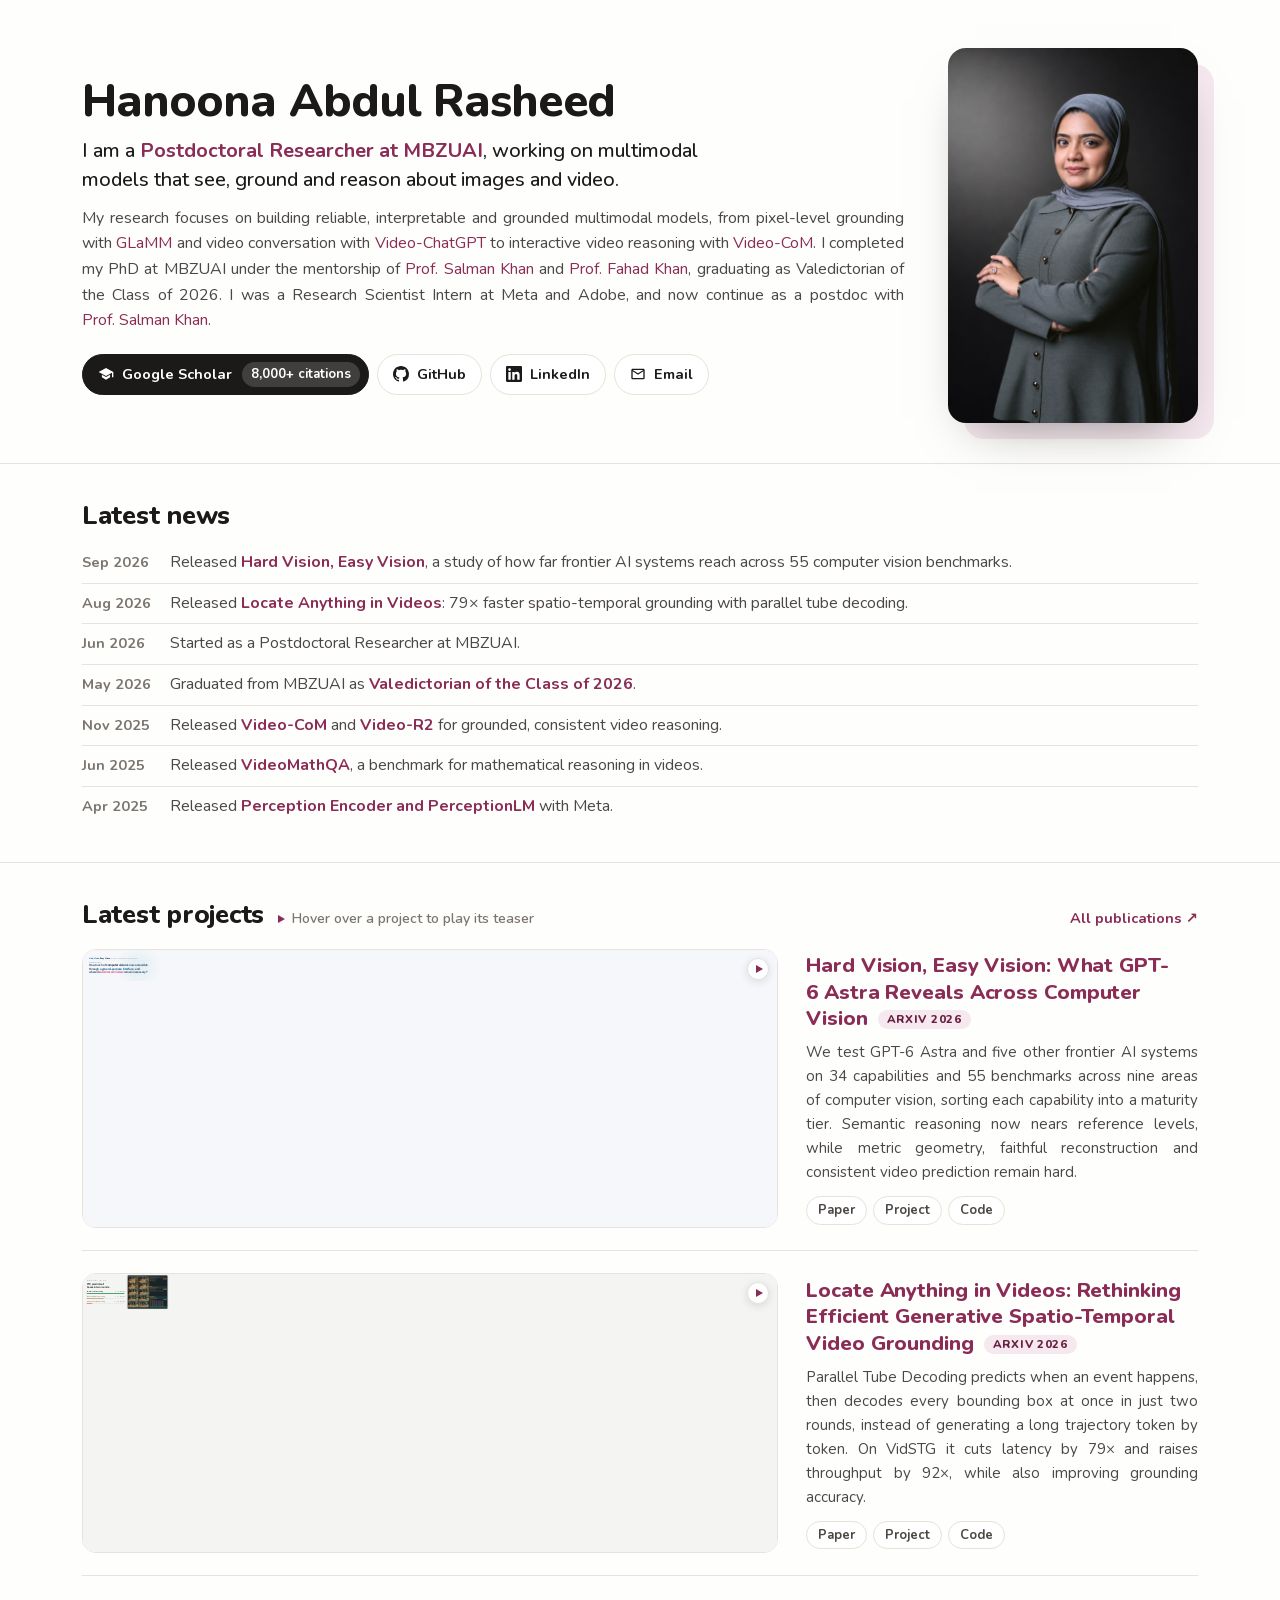
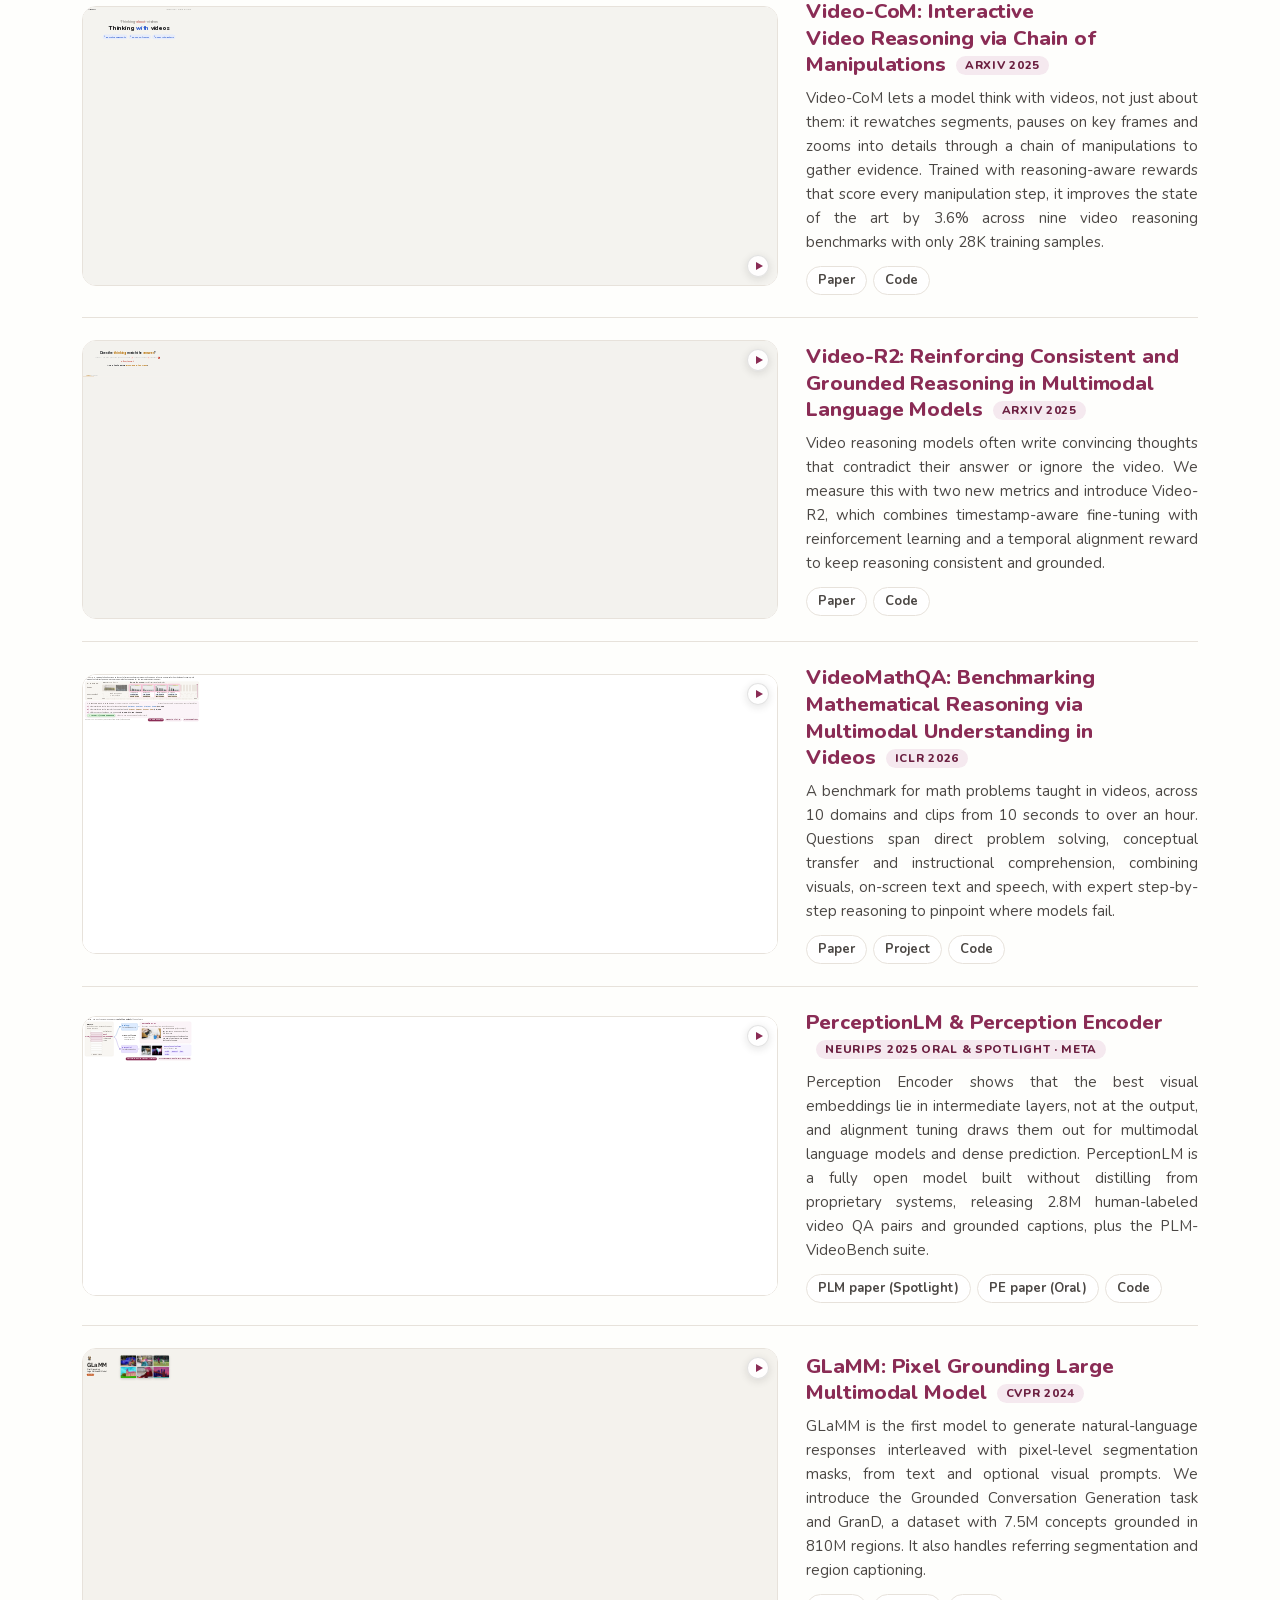
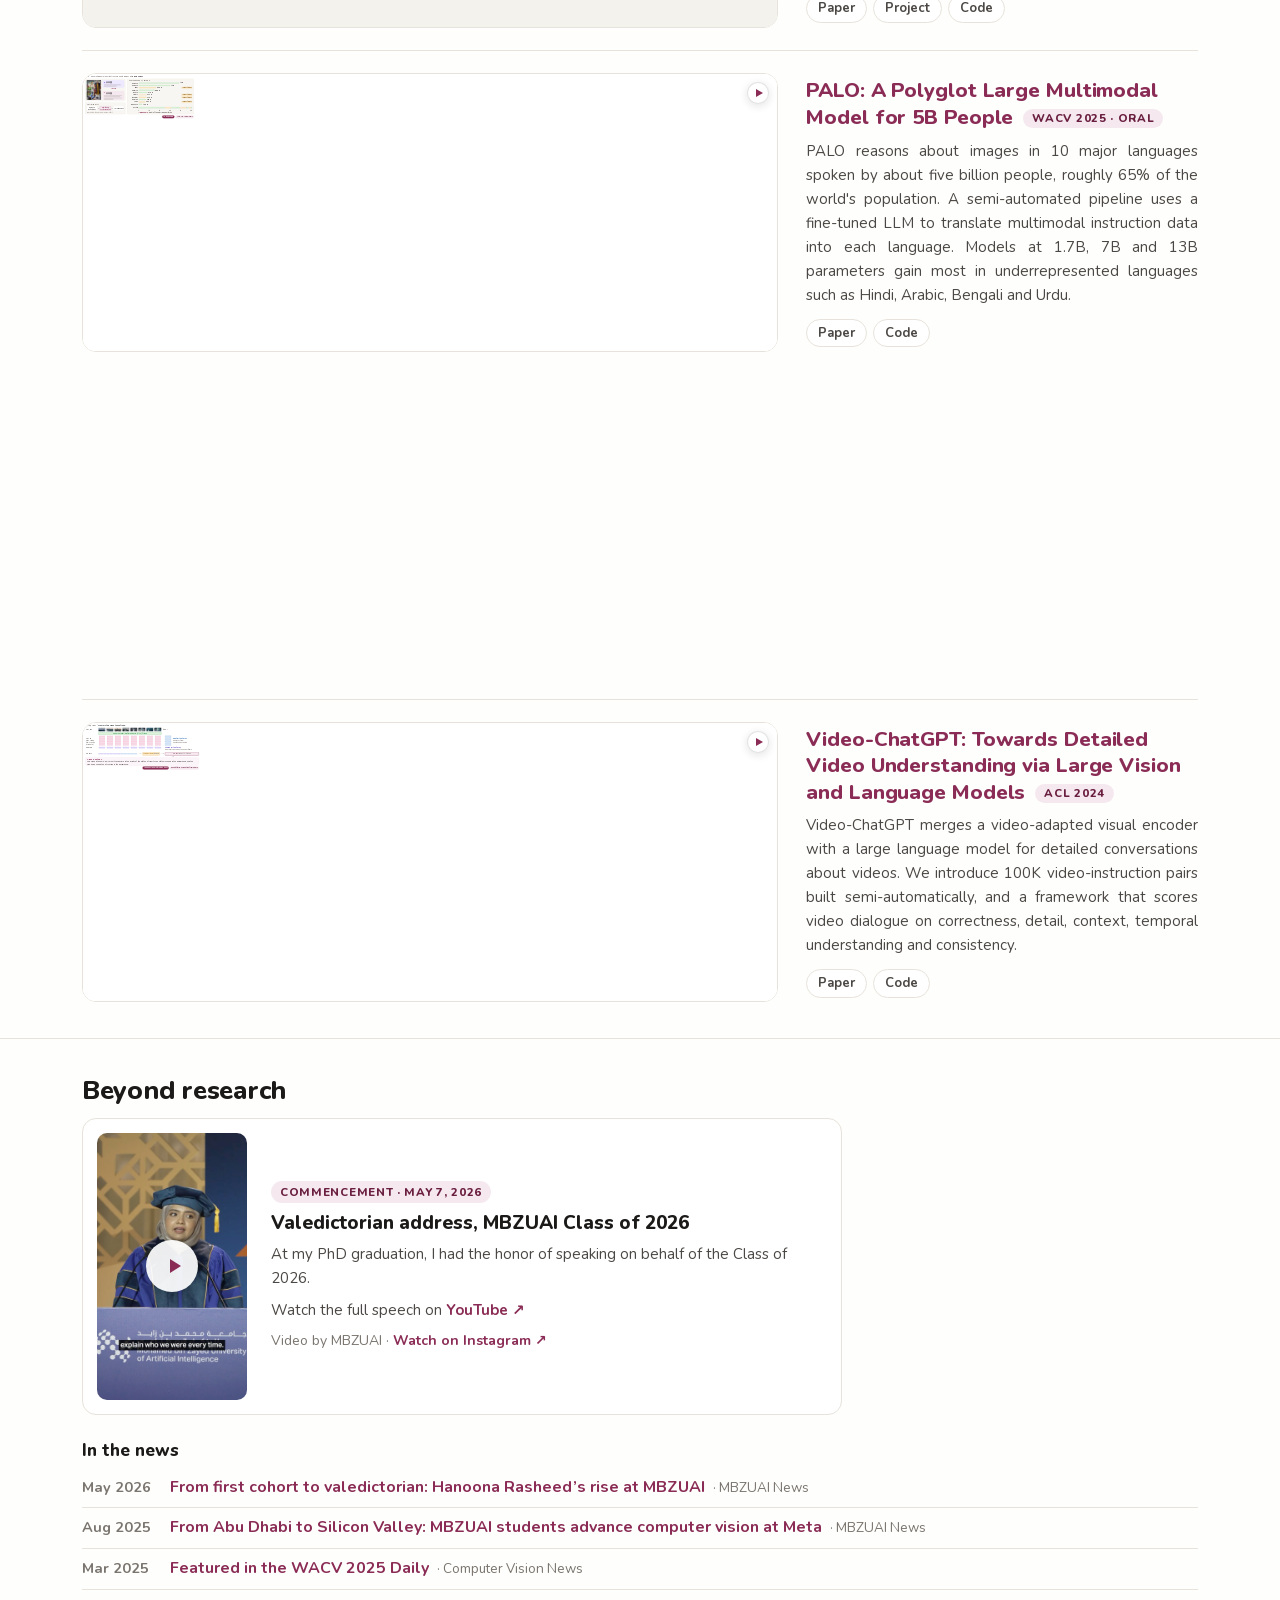
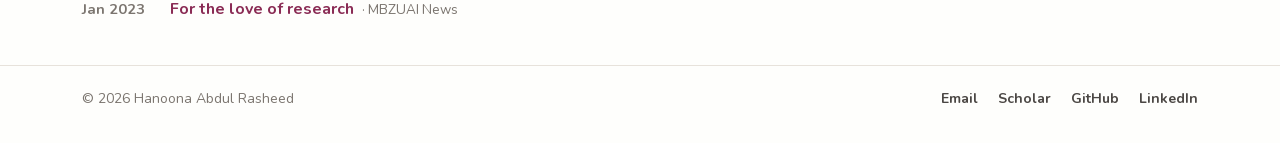
==== index.html @ 33d10f16 "Add personal website" ====
<!doctype html>
<html lang="en">
<head>
  <meta charset="utf-8">
  <meta name="viewport" content="width=device-width, initial-scale=1">
  <title>Hanoona Abdul Rasheed · Postdoctoral Researcher, MBZUAI</title>
  <meta name="description" content="Hanoona Abdul Rasheed is a Postdoctoral Researcher at MBZUAI working on multimodal models for grounding, video understanding and reasoning. Her work includes GLaMM, Video-ChatGPT and Video-CoM.">
  <meta name="author" content="Hanoona Abdul Rasheed">

  <!-- Social previews. If you move the site (e.g. to hanoonaR.github.io), update these two URLs. -->
  <meta property="og:type" content="profile">
  <meta property="og:title" content="Hanoona Abdul Rasheed · Postdoctoral Researcher, MBZUAI">
  <meta property="og:description" content="Multimodal models that see, ground and reason about images and video.">
  <meta property="og:url" content="https://hanoonar.github.io/hanoonaR/">
  <meta property="og:image" content="https://hanoonar.github.io/hanoonaR/assets/img/headshot.jpg">
  <meta name="twitter:card" content="summary">

  <link rel="icon" href="data:image/svg+xml,%3Csvg xmlns='http://www.w3.org/2000/svg' viewBox='0 0 64 64'%3E%3Crect width='64' height='64' rx='14' fill='%238a2c55'/%3E%3Ctext x='32' y='45' font-family='Arial,sans-serif' font-weight='700' font-size='34' fill='%23fff' text-anchor='middle'%3EH%3C/text%3E%3C/svg%3E">
  <link rel="preload" href="assets/fonts/nunito-latin.woff2" as="font" type="font/woff2" crossorigin>
  <script>document.documentElement.classList.add("js");</script>
  <link rel="stylesheet" href="assets/css/style.css">

  <script type="application/ld+json">
  {
    "@context": "https://schema.org",
    "@type": "Person",
    "name": "Hanoona Abdul Rasheed",
    "alternateName": ["Hanoona Rasheed", "Hanoona Bangalath"],
    "jobTitle": "Postdoctoral Researcher",
    "affiliation": { "@type": "CollegeOrUniversity", "name": "Mohamed bin Zayed University of Artificial Intelligence" },
    "url": "https://hanoonar.github.io/hanoonaR/",
    "image": "https://hanoonar.github.io/hanoonaR/assets/img/headshot.jpg",
    "sameAs": [
      "https://scholar.google.com/citations?user=yhDdEuEAAAAJ",
      "https://github.com/hanoonaR",
      "https://www.linkedin.com/in/hanoona-abdul-rasheed/"
    ]
  }
  </script>
</head>

<body>
  <main>

    <!-- ================= Intro ================= -->
    <header class="hero">
      <div class="container hero-grid">
        <div class="hero-text">
          <h1>Hanoona Abdul Rasheed</h1>

          <p class="lede">I am a <strong>Postdoctoral Researcher at MBZUAI</strong>, working on multimodal<br class="lede-break"> models that see, ground and reason about images and video.</p>

          <p class="bio">
            My research focuses on building reliable, interpretable and grounded multimodal models, from
            pixel-level grounding with <a href="https://mbzuai-oryx.github.io/groundingLMM/">GLaMM</a> and video
            conversation with <a href="https://github.com/mbzuai-oryx/Video-ChatGPT">Video-ChatGPT</a> to interactive
            video reasoning with <a href="https://github.com/mbzuai-oryx/Video-CoM">Video-CoM</a>. I completed my PhD
            at MBZUAI under the mentorship of <a href="https://salman-h-khan.github.io/">Prof. Salman Khan</a> and
            <a href="https://sites.google.com/view/fahadkhans/home">Prof. Fahad Khan</a>, graduating as Valedictorian of the Class of 2026. I was a Research Scientist Intern at Meta and
            Adobe, and now continue as a postdoc with <a href="https://salman-h-khan.github.io/">Prof. Salman Khan</a>.
          </p>

          <div class="buttons">
            <a class="btn primary" href="https://scholar.google.com/citations?user=yhDdEuEAAAAJ&amp;hl=en">
              <svg viewBox="0 0 24 24" fill="currentColor" aria-hidden="true"><path d="M12 3 1 9l11 6 9-4.91V17h2V9L12 3zM5.82 13.04v4L12 20.5l6.18-3.46v-4L12 16.5l-6.18-3.46z"/></svg>
              Google Scholar
              <span class="count">8,000+ citations</span>
            </a>
            <a class="btn" href="https://github.com/hanoonaR">
              <svg viewBox="0 0 16 16" fill="currentColor" aria-hidden="true"><path d="M8 0C3.58 0 0 3.58 0 8c0 3.54 2.29 6.53 5.47 7.59.4.07.55-.17.55-.38 0-.19-.01-.82-.01-1.49-2.01.37-2.53-.49-2.69-.94-.09-.23-.48-.94-.82-1.13-.28-.15-.68-.52-.01-.53.63-.01 1.08.58 1.23.82.72 1.21 1.87.87 2.33.66.07-.52.28-.87.51-1.07-1.78-.2-3.64-.89-3.64-3.95 0-.87.31-1.59.82-2.15-.08-.2-.36-1.02.08-2.12 0 0 .67-.21 2.2.82.64-.18 1.32-.27 2-.27.68 0 1.36.09 2 .27 1.53-1.04 2.2-.82 2.2-.82.44 1.1.16 1.92.08 2.12.51.56.82 1.27.82 2.15 0 3.07-1.87 3.75-3.65 3.95.29.25.54.73.54 1.48 0 1.07-.01 1.93-.01 2.2 0 .21.15.46.55.38A8.01 8.01 0 0 0 16 8c0-4.42-3.58-8-8-8z"/></svg>
              GitHub
            </a>
            <a class="btn" href="https://www.linkedin.com/in/hanoona-abdul-rasheed/">
              <svg viewBox="0 0 24 24" fill="currentColor" aria-hidden="true"><path d="M20.45 20.45h-3.56v-5.57c0-1.33-.03-3.04-1.85-3.04-1.85 0-2.14 1.45-2.14 2.94v5.67H9.35V9h3.41v1.56h.05c.48-.9 1.64-1.85 3.37-1.85 3.6 0 4.27 2.37 4.27 5.46v6.28zM5.34 7.43a2.06 2.06 0 1 1 0-4.13 2.06 2.06 0 0 1 0 4.13zM7.12 20.45H3.56V9h3.56v11.45zM22.22 0H1.77C.79 0 0 .77 0 1.73v20.54C0 23.23.79 24 1.77 24h20.45c.98 0 1.78-.77 1.78-1.73V1.73C24 .77 23.2 0 22.22 0z"/></svg>
              LinkedIn
            </a>
            <a class="btn" href="mailto:hanoona.bangalath@mbzuai.ac.ae">
              <svg viewBox="0 0 24 24" fill="currentColor" aria-hidden="true"><path d="M20 4H4c-1.1 0-2 .9-2 2v12c0 1.1.9 2 2 2h16c1.1 0 2-.9 2-2V6c0-1.1-.9-2-2-2zm0 14H4V8l8 5 8-5v10zm-8-7L4 6h16l-8 5z"/></svg>
              Email
            </a>
          </div>
        </div>

        <figure class="portrait">
          <div class="portrait-frame">
            <img src="assets/img/headshot.jpg" width="1024" height="1536" alt="Portrait of Hanoona Abdul Rasheed">
          </div>
        </figure>
      </div>
    </header>

    <!-- ================= News =================
         One short line per item. Newest first. -->
    <section class="section" id="news">
      <div class="container">
        <div class="section-head"><h2>Latest news</h2></div>
        <ul class="news">
          <li><time datetime="2026-09">Sep 2026</time><span class="item">Released <a href="https://mbzuai-oryx.github.io/frontier-vision/">Hard Vision, Easy Vision</a>, a study of how far frontier AI systems reach across 55 computer vision benchmarks.</span></li>
          <li><time datetime="2026-08">Aug 2026</time><span class="item">Released <a href="https://mbzuai-oryx.github.io/parallel-tube-decoding/">Locate Anything in Videos</a>: 79× faster spatio-temporal grounding with parallel tube decoding.</span></li>
          <li><time datetime="2026-06">Jun 2026</time><span class="item">Started as a Postdoctoral Researcher at MBZUAI.</span></li>
          <li><time datetime="2026-05">May 2026</time><span class="item">Graduated from MBZUAI as <a href="#beyond">Valedictorian of the Class of 2026</a>.</span></li>
          <li><time datetime="2025-11">Nov 2025</time><span class="item">Released <a href="https://github.com/mbzuai-oryx/Video-CoM">Video-CoM</a> and <a href="https://github.com/mbzuai-oryx/Video-R2">Video-R2</a> for grounded, consistent video reasoning.</span></li>
          <li><time datetime="2025-06">Jun 2025</time><span class="item">Released <a href="https://mbzuai-oryx.github.io/VideoMathQA/">VideoMathQA</a>, a benchmark for mathematical reasoning in videos.</span></li>
          <li><time datetime="2025-04">Apr 2025</time><span class="item">Released <a href="https://github.com/facebookresearch/perception_models">Perception Encoder and PerceptionLM</a> with Meta.</span></li>
        </ul>
      </div>
    </section>

    <!-- ================= Latest projects =================
         To add a project: copy one <article class="project reveal"> block and point its iframe at a new
         visualization in assets/viz/. Either copy a hand-built one (e.g. assets/viz/palo.html, a 1000x400
         stage using viz.css + viz.js), or add a Claude Design clip in its own folder the way
         assets/viz/glamm/ is set up. Every visualization gets the same 5:2 frame and plays on hover.
         Keep the description to two sentences. -->
    <section class="section" id="projects">
      <div class="container">
        <div class="section-head">
          <div class="head-left">
            <h2>Latest projects</h2>
            <span class="viz-note" id="viz-note">Hover over a project to play its teaser</span>
          </div>
          <a href="https://scholar.google.com/citations?user=yhDdEuEAAAAJ&amp;hl=en">All publications ↗</a>
        </div>

        <article class="project reveal">
          <div class="project-body">
            <div class="visual">
              <iframe class="viz" data-src="assets/viz/hard-vision/index.html" title="Animated overview: Hard Vision, Easy Vision" loading="lazy"></iframe><img class="viz-still" src="assets/img/teasers/hard-vision.jpg" width="1200" height="480" loading="lazy" alt="Overview: Hard Vision, Easy Vision">
            </div>
            <div class="project-text">
              <h3><a href="https://mbzuai-oryx.github.io/frontier-vision/">Hard Vision, Easy Vision: What GPT-6 Astra Reveals Across Computer Vision</a><span class="venue">arXiv 2026</span></h3>
              <p class="desc">We test GPT-6 Astra and five other frontier AI systems on 34 capabilities and 55 benchmarks across nine areas of computer vision, sorting each capability into a maturity tier. Semantic reasoning now nears reference levels, while metric geometry, faithful reconstruction and consistent video prediction remain hard.</p>
              <p class="desc desc-short">Six frontier AI systems on 55 vision benchmarks: semantic reasoning nears reference levels, while metric geometry and dense video prediction remain hard.</p>
              <ul class="links">
                <li><a href="https://arxiv.org/abs/2609.35718">Paper</a></li>
                <li><a href="https://mbzuai-oryx.github.io/frontier-vision/">Project</a></li>
                <li><a href="https://github.com/mbzuai-oryx/frontier-vision">Code</a></li>
              </ul>
            </div>
          </div>
        </article>

        <article class="project reveal">
          <div class="project-body">
            <div class="visual">
              <iframe class="viz" data-src="assets/viz/locate-anything/index.html" title="Animated overview: Parallel Tube Decoding" loading="lazy"></iframe><img class="viz-still" src="assets/img/teasers/locate-anything.jpg" width="1200" height="480" loading="lazy" alt="Overview: Parallel Tube Decoding">
            </div>
            <div class="project-text">
              <h3><a href="https://mbzuai-oryx.github.io/parallel-tube-decoding/">Locate Anything in Videos: Rethinking Efficient Generative Spatio-Temporal Video Grounding</a><span class="venue">arXiv 2026</span></h3>
              <p class="desc">Parallel Tube Decoding predicts when an event happens, then decodes every bounding box at once in just two rounds, instead of generating a long trajectory token by token. On VidSTG it cuts latency by 79× and raises throughput by 92×, while also improving grounding accuracy.</p>
              <p class="desc desc-short">Parallel Tube Decoding finds every bounding box of a video tube in two rounds, cutting latency by 79× while improving grounding accuracy.</p>
              <ul class="links">
                <li><a href="https://arxiv.org/abs/2608.28192">Paper</a></li>
                <li><a href="https://mbzuai-oryx.github.io/parallel-tube-decoding/">Project</a></li>
                <li><a href="https://github.com/mbzuai-oryx/ParallelTubeDecoding">Code</a></li>
              </ul>
            </div>
          </div>
        </article>

        <article class="project reveal">
          <div class="project-body">
            <div class="visual">
              <iframe class="viz" data-src="assets/viz/video-com/index.html" title="Animated overview: Video-CoM" loading="lazy"></iframe><img class="viz-still" src="assets/img/teasers/video-com.jpg" width="1200" height="480" loading="lazy" alt="Overview: Video-CoM">
            </div>
            <div class="project-text">
              <h3><a href="https://github.com/mbzuai-oryx/Video-CoM">Video-CoM: Interactive Video Reasoning via Chain of Manipulations</a><span class="venue">arXiv 2025</span></h3>
              <p class="desc">Video-CoM lets a model think with videos, not just about them: it rewatches segments, pauses on key frames and zooms into details through a chain of manipulations to gather evidence. Trained with reasoning-aware rewards that score every manipulation step, it improves the state of the art by 3.6% across nine video reasoning benchmarks with only 28K training samples.</p>
              <p class="desc desc-short">Video-CoM lets a model think with videos by rewatching, pausing and zooming to gather evidence, improving the state of the art by 3.6% across nine benchmarks.</p>
              <ul class="links">
                <li><a href="https://arxiv.org/abs/2511.23477">Paper</a></li>
                <li><a href="https://github.com/mbzuai-oryx/Video-CoM">Code</a></li>
              </ul>
            </div>
          </div>
        </article>

        <article class="project reveal">
          <div class="project-body">
            <div class="visual">
              <iframe class="viz" data-src="assets/viz/video-r2/index.html" title="Animated overview: Video-R2" loading="lazy"></iframe><img class="viz-still" src="assets/img/teasers/video-r2.jpg" width="1200" height="480" loading="lazy" alt="Overview: Video-R2">
            </div>
            <div class="project-text">
              <h3><a href="https://github.com/mbzuai-oryx/Video-R2">Video-R2: Reinforcing Consistent and Grounded Reasoning in Multimodal Language Models</a><span class="venue">arXiv 2025</span></h3>
              <p class="desc">Video reasoning models often write convincing thoughts that contradict their answer or ignore the video. We measure this with two new metrics and introduce Video-R2, which combines timestamp-aware fine-tuning with reinforcement learning and a temporal alignment reward to keep reasoning consistent and grounded.</p>
              <p class="desc desc-short">Video-R2 uses reinforcement learning with a temporal alignment reward so a model's reasoning stays consistent with its answer and grounded in the video.</p>
              <ul class="links">
                <li><a href="https://arxiv.org/abs/2511.23478">Paper</a></li>
                <li><a href="https://github.com/mbzuai-oryx/Video-R2">Code</a></li>
              </ul>
            </div>
          </div>
        </article>

        <article class="project reveal">
          <div class="project-body">
            <div class="visual">
              <iframe class="viz" data-src="assets/viz/videomathqa.html" title="Animated overview: VideoMathQA" loading="lazy"></iframe><img class="viz-still" src="assets/img/teasers/videomathqa.jpg" width="1200" height="480" loading="lazy" alt="Overview: VideoMathQA">
            </div>
            <div class="project-text">
              <h3><a href="https://mbzuai-oryx.github.io/VideoMathQA/">VideoMathQA: Benchmarking Mathematical Reasoning via Multimodal Understanding in Videos</a><span class="venue">ICLR 2026</span></h3>
              <p class="desc">A benchmark for math problems taught in videos, across 10 domains and clips from 10 seconds to over an hour. Questions span direct problem solving, conceptual transfer and instructional comprehension, combining visuals, on-screen text and speech, with expert step-by-step reasoning to pinpoint where models fail.</p>
              <p class="desc desc-short">A benchmark for math problems taught in videos up to an hour long, where models must combine visuals, on-screen text and speech.</p>
              <ul class="links">
                <li><a href="https://arxiv.org/abs/2506.05349">Paper</a></li>
                <li><a href="https://mbzuai-oryx.github.io/VideoMathQA/">Project</a></li>
                <li><a href="https://github.com/mbzuai-oryx/VideoMathQA">Code</a></li>
              </ul>
            </div>
          </div>
        </article>

        <article class="project reveal">
          <div class="project-body">
            <div class="visual">
              <iframe class="viz" data-src="assets/viz/perceptionlm.html" title="Animated overview: PerceptionLM and Perception Encoder" loading="lazy"></iframe><img class="viz-still" src="assets/img/teasers/perceptionlm.jpg" width="1200" height="480" loading="lazy" alt="Overview: PerceptionLM and Perception Encoder">
            </div>
            <div class="project-text">
              <h3><a href="https://github.com/facebookresearch/perception_models">PerceptionLM &amp; Perception Encoder</a><span class="venue">NeurIPS 2025 Oral &amp; Spotlight · Meta</span></h3>
              <p class="desc">Perception Encoder shows that the best visual embeddings lie in intermediate layers, not at the output, and alignment tuning draws them out for multimodal language models and dense prediction. PerceptionLM is a fully open model built without distilling from proprietary systems, releasing 2.8M human-labeled video QA pairs and grounded captions, plus the PLM-VideoBench suite.</p>
              <p class="desc desc-short">Fully open vision encoders and vision-language models from Meta, released with 2.8M human-labeled video QA pairs and grounded captions.</p>
              <ul class="links">
                <li><a href="https://arxiv.org/abs/2504.13180">PLM paper (Spotlight)</a></li>
                <li><a href="https://arxiv.org/abs/2504.13181">PE paper (Oral)</a></li>
                <li><a href="https://github.com/facebookresearch/perception_models">Code</a></li>
              </ul>
            </div>
          </div>
        </article>

        <article class="project reveal">
          <div class="project-body">
            <div class="visual">
              <iframe class="viz" data-src="assets/viz/glamm/index.html" title="Animated overview: GLaMM" loading="lazy"></iframe><img class="viz-still" src="assets/img/teasers/glamm.jpg" width="1200" height="480" loading="lazy" alt="Overview: GLaMM">
            </div>
            <div class="project-text">
              <h3><a href="https://mbzuai-oryx.github.io/groundingLMM/">GLaMM: Pixel Grounding Large Multimodal Model</a><span class="venue">CVPR 2024</span></h3>
              <p class="desc">GLaMM is the first model to generate natural-language responses interleaved with pixel-level segmentation masks, from text and optional visual prompts. We introduce the Grounded Conversation Generation task and GranD, a dataset with 7.5M concepts grounded in 810M regions. It also handles referring segmentation and region captioning.</p>
              <p class="desc desc-short">The first model to answer in natural language with pixel-level masks for the objects it mentions, trained on 7.5M concepts grounded in 810M regions.</p>
              <ul class="links">
                <li><a href="https://arxiv.org/abs/2311.03356">Paper</a></li>
                <li><a href="https://mbzuai-oryx.github.io/groundingLMM/">Project</a></li>
                <li><a href="https://github.com/mbzuai-oryx/groundingLMM">Code</a></li>
              </ul>
            </div>
          </div>
        </article>

        <article class="project reveal">
          <div class="project-body">
            <div class="visual">
              <iframe class="viz" data-src="assets/viz/palo.html" title="Animated overview: PALO" loading="lazy"></iframe><img class="viz-still" src="assets/img/teasers/palo.jpg" width="1200" height="480" loading="lazy" alt="Overview: PALO">
            </div>
            <div class="project-text">
              <h3><a href="https://github.com/mbzuai-oryx/PALO">PALO: A Polyglot Large Multimodal Model for 5B People</a><span class="venue">WACV 2025 · Oral</span></h3>
              <p class="desc">PALO reasons about images in 10 major languages spoken by about five billion people, roughly 65% of the world's population. A semi-automated pipeline uses a fine-tuned LLM to translate multimodal instruction data into each language. Models at 1.7B, 7B and 13B parameters gain most in underrepresented languages such as Hindi, Arabic, Bengali and Urdu.</p>
              <p class="desc desc-short">A multimodal model that reasons about images in 10 languages spoken by about five billion people, with the largest gains in underrepresented languages.</p>
              <ul class="links">
                <li><a href="https://arxiv.org/abs/2402.14818">Paper</a></li>
                <li><a href="https://github.com/mbzuai-oryx/PALO">Code</a></li>
              </ul>
            </div>
          </div>
        </article>

        <article class="project reveal">
          <div class="project-body">
            <div class="visual">
              <iframe class="viz" data-src="assets/viz/videogpt-plus.html" title="Animated overview: VideoGPT+" loading="lazy"></iframe><img class="viz-still" src="assets/img/teasers/videogpt-plus.jpg" width="1200" height="480" loading="lazy" alt="Overview: VideoGPT+">
            </div>
            <div class="project-text">
              <h3><a href="https://github.com/mbzuai-oryx/VideoGPT-plus">VideoGPT+: Integrating Image and Video Encoders for Enhanced Video Understanding</a><span class="venue">arXiv 2024</span></h3>
              <p class="desc">VideoGPT+ pairs an image encoder for spatial detail with a video encoder for temporal context, using adaptive pooling over short segments. We release a 112K video-instruction set and VCGBench-Diverse, a benchmark of 4,354 questions across 18 video categories, and improve on VCGBench, MVBench and zero-shot video QA.</p>
              <p class="desc desc-short">VideoGPT+ pairs an image encoder for spatial detail with a video encoder for temporal context, and releases a 112K video-instruction set.</p>
              <ul class="links">
                <li><a href="https://arxiv.org/abs/2406.09418">Paper</a></li>
                <li><a href="https://github.com/mbzuai-oryx/VideoGPT-plus">Code</a></li>
              </ul>
            </div>
          </div>
        </article>

        <article class="project reveal">
          <div class="project-body">
            <div class="visual">
              <iframe class="viz" data-src="assets/viz/video-chatgpt.html" title="Animated overview: Video-ChatGPT" loading="lazy"></iframe><img class="viz-still" src="assets/img/teasers/video-chatgpt.jpg" width="1200" height="480" loading="lazy" alt="Overview: Video-ChatGPT">
            </div>
            <div class="project-text">
              <h3><a href="https://github.com/mbzuai-oryx/Video-ChatGPT">Video-ChatGPT: Towards Detailed Video Understanding via Large Vision and Language Models</a><span class="venue">ACL 2024</span></h3>
              <p class="desc">Video-ChatGPT merges a video-adapted visual encoder with a large language model for detailed conversations about videos. We introduce 100K video-instruction pairs built semi-automatically, and a framework that scores video dialogue on correctness, detail, context, temporal understanding and consistency.</p>
              <p class="desc desc-short">Video-ChatGPT joins a video-adapted visual encoder with a language model for detailed video conversations, trained on 100K video-instruction pairs.</p>
              <ul class="links">
                <li><a href="https://arxiv.org/abs/2306.05424">Paper</a></li>
                <li><a href="https://github.com/mbzuai-oryx/Video-ChatGPT">Code</a></li>
              </ul>
            </div>
          </div>
        </article>
      </div>
    </section>

    <!-- ================= Beyond research =================
         Add more moments by copying the <div class="moment reveal"> block. -->
    <section class="section" id="beyond">
      <div class="container">
        <div class="section-head"><h2>Beyond research</h2></div>

        <div class="moment reveal">
          <!-- Clicking the thumbnail opens the video large (see the <dialog> below) -->
          <button class="video-thumb" type="button" data-video="commencement-video" data-phone-href="https://www.youtube.com/watch?v=MQ2QaSvnjlA&amp;t=170s" aria-label="Play the valedictorian address">
            <img src="assets/img/commencement-poster.jpg" width="720" height="1280" loading="lazy" alt="">
            <span class="play" aria-hidden="true"><svg viewBox="0 0 24 24"><path d="M8 5v14l11-7z"/></svg></span>
          </button>
          <div>
            <span class="venue">Commencement · May 7, 2026</span>
            <h3>Valedictorian address, MBZUAI Class of 2026</h3>
            <p>At my PhD graduation, I had the honor of speaking on behalf of the Class of 2026.</p>
            <p class="watch">Watch the full speech on <a href="https://www.youtube.com/watch?v=MQ2QaSvnjlA&amp;t=170s">YouTube ↗</a></p>
            <p class="credit">Video by MBZUAI · <a href="https://www.instagram.com/reel/DYHKAMQk8W_/">Watch on Instagram ↗</a></p>
          </div>
        </div>

        <dialog class="video-dialog" id="commencement-video" aria-label="Valedictorian address, MBZUAI Class of 2026">
          <button class="dialog-close" type="button" aria-label="Close video">×</button>
          <video controls playsinline preload="none" width="720" height="1280" poster="assets/img/commencement-poster.jpg">
            <source src="assets/video/valedictorian-address.mp4" type="video/mp4">
            <a href="https://www.instagram.com/reel/DYHKAMQk8W_/">Watch the address on Instagram</a>
          </video>
        </dialog>

        <!-- Articles and features about me. Add new ones at the top. -->
        <div class="press reveal">
          <h3>In the news</h3>
          <ul class="news">
            <li><time datetime="2026-05">May 2026</time><span class="item"><a href="https://mbzuai.ac.ae/news-events/news/first-cohort-valedictorian-hanoona-rasheeds-rise-mbzuai">From first cohort to valedictorian: Hanoona Rasheed’s rise at MBZUAI</a><span class="src">MBZUAI News</span></span></li>
            <li><time datetime="2025-08">Aug 2025</time><span class="item"><a href="https://mbzuai.ac.ae/news-events/news/abu-dhabi-silicon-valley-mbzuai-students-advance-computer-vision-meta">From Abu Dhabi to Silicon Valley: MBZUAI students advance computer vision at Meta</a><span class="src">MBZUAI News</span></span></li>
            <li><time datetime="2025-03">Mar 2025</time><span class="item"><a href="https://rsipvision.com/WACV2025-Sunday/2">Featured in the WACV 2025 Daily</a><span class="src">Computer Vision News</span></span></li>
            <li><time datetime="2023-01">Jan 2023</time><span class="item"><a href="https://mbzuai.ac.ae/news-events/news/the-love-research">For the love of research</a><span class="src">MBZUAI News</span></span></li>
          </ul>
        </div>
      </div>
    </section>
  </main>

  <footer class="site-footer">
    <div class="container footer-row">
      <span>© 2026 Hanoona Abdul Rasheed</span>
      <nav aria-label="Elsewhere">
        <a href="mailto:hanoona.bangalath@mbzuai.ac.ae">Email</a>
        <a href="https://scholar.google.com/citations?user=yhDdEuEAAAAJ&amp;hl=en">Scholar</a>
        <a href="https://github.com/hanoonaR">GitHub</a>
        <a href="https://www.linkedin.com/in/hanoona-abdul-rasheed/">LinkedIn</a>
      </nav>
    </div>
  </footer>

  <script>
    // Phones (small screens, or a phone held sideways) get no videos: each project shows a
    // still image of its teaser, and the speech thumbnail opens YouTube instead of a player.
    var phoneQuery = window.matchMedia("(max-width: 640px), (hover: none) and (max-height: 500px)");

    // Video thumbnails: click to open the video large; close with ×, Esc, or a click outside.
    document.querySelectorAll("[data-video]").forEach(function (thumb) {
      var dialog = document.getElementById(thumb.dataset.video);
      var video = dialog.querySelector("video");
      thumb.addEventListener("click", function () {
        if (phoneQuery.matches && thumb.dataset.phoneHref) {
          window.open(thumb.dataset.phoneHref, "_blank", "noopener");
          return;
        }
        dialog.showModal();
        video.play();
      });
      dialog.querySelector(".dialog-close").addEventListener("click", function () { dialog.close(); });
      dialog.addEventListener("click", function (e) { if (e.target === dialog) dialog.close(); });
      dialog.addEventListener("close", function () { video.pause(); });
    });

    var reduceMotion = window.matchMedia("(prefers-reduced-motion: reduce)").matches;

    // Each project's animation plays while the pointer is anywhere over its row
    // (title, figure or text); on touch screens a tap on the row toggles it.
    // Never with reduced motion (the animations themselves ignore play then).
    var canHover = window.matchMedia("(hover: hover)").matches;
    var vizNote = document.getElementById("viz-note");
    if (vizNote && !canHover) vizNote.textContent = "Tap a project to play its teaser";
    var tellViz = function (frame, cmd) {
      try { frame.contentWindow.postMessage({ viz: cmd }, "*"); } catch (err) {}
    };

    // Teasers load only on larger screens (their iframes carry data-src, not src); phones keep
    // the still images. Re-checked if the window changes size or a tablet is rotated.
    var setTeasers = function () {
      var live = !phoneQuery.matches;
      document.documentElement.classList.toggle("viz-live", live);
      document.querySelectorAll("iframe.viz").forEach(function (f) {
        if (live && !f.getAttribute("src")) f.src = f.dataset.src;
        if (!live) tellViz(f, "pause");
      });
      if (vizNote) vizNote.hidden = reduceMotion || !live;
    };
    setTeasers();
    if (phoneQuery.addEventListener) phoneQuery.addEventListener("change", setTeasers);
    else if (phoneQuery.addListener) phoneQuery.addListener(setTeasers);
    var vizRows = [];
    // play while the pointer is over the row or over the figure itself
    var updateRow = function (r) {
      var on = r.rowHover || r.frameHover;
      if (on !== r.on) { r.on = on; tellViz(r.frame, on ? "play" : "pause"); }
    };
    window.addEventListener("message", function (e) {
      if (!e.data || typeof e.data.vizHover !== "boolean") return;
      vizRows.forEach(function (r) {
        if (r.frame.contentWindow === e.source) { r.frameHover = e.data.vizHover; updateRow(r); }
      });
    });
    document.querySelectorAll("article.project").forEach(function (row) {
      var frame = row.querySelector("iframe.viz");
      if (!frame) return;
      if (canHover) {
        var r = { row: row, frame: frame, rowHover: false, frameHover: false, on: false };
        vizRows.push(r);
        row.addEventListener("mouseenter", function () { r.rowHover = true; updateRow(r); });
        row.addEventListener("mouseleave", function () { r.rowHover = false; updateRow(r); });
        // if the pointer is already on the row when its animation finishes loading
        frame.addEventListener("load", function () { r.on = false; r.frameHover = false; updateRow(r); });
      } else {
        row.addEventListener("click", function (e) {
          if (e.target.closest("a")) return;  // links keep working
          tellViz(frame, "toggle");
        });
      }
    });

    if ("IntersectionObserver" in window) {
      // Project animations (assets/viz/*.html) play only while their row is hovered (or
      // tapped); this just stops one that is still playing when it scrolls off screen.
      var vizWatcher = new IntersectionObserver(function (entries) {
        entries.forEach(function (e) {
          if (!e.isIntersecting) {
            try { e.target.contentWindow.postMessage({ viz: "pause" }, "*"); } catch (err) {}
          }
        });
      }, { threshold: 0 });
      document.querySelectorAll("iframe.viz").forEach(function (f) { vizWatcher.observe(f); });

      // Rows below the screen start faded and rise in as you scroll to them.
      // Anything already on screen is never hidden.
      if (!reduceMotion) {
        var revealWatcher = new IntersectionObserver(function (entries) {
          entries.forEach(function (e) {
            if (e.isIntersecting) { e.target.classList.remove("pending"); revealWatcher.unobserve(e.target); }
          });
        }, { threshold: 0.12 });
        document.querySelectorAll(".reveal").forEach(function (el) {
          if (el.getBoundingClientRect().top > window.innerHeight) {
            el.classList.add("pending");
            revealWatcher.observe(el);
          }
        });
      }
    }
  </script>
</body>
</html>
---- assets/css/style.css ----
/* ==========================================================================
   Hanoona Rasheed — profile page
   Plain CSS, no build step. Colors, fonts and sizes live in :root below.
   ========================================================================== */

/* Nunito (SIL Open Font License), self-hosted from assets/fonts */
@font-face {
  font-family: "Nunito";
  font-style: normal;
  font-weight: 400 800;
  font-display: swap;
  src: url("../fonts/nunito-latin-ext.woff2") format("woff2");
  unicode-range: U+0100-02BA, U+02BD-02C5, U+02C7-02CC, U+02CE-02D7, U+02DD-02FF, U+0304, U+0308, U+0329, U+1D00-1DBF, U+1E00-1E9F, U+1EF2-1EFF, U+2020, U+20A0-20AB, U+20AD-20C4, U+2113, U+2C60-2C7F, U+A720-A7FF;
}
@font-face {
  font-family: "Nunito";
  font-style: normal;
  font-weight: 400 800;
  font-display: swap;
  src: url("../fonts/nunito-latin.woff2") format("woff2");
  unicode-range: U+0000-00FF, U+0131, U+0152-0153, U+02BB-02BC, U+02C6, U+02DA, U+02DC, U+0304, U+0308, U+0329, U+2000-206F, U+20AC, U+2122, U+2191, U+2193, U+2212, U+2215, U+FEFF, U+FFFD;
}

:root {
  --bg: #fefefc;  /* almost white with a trace of warmth (originally #f8f6f2) */
  --surface: #ffffff;
  --ink: #1c1a19;
  --ink-2: #4b4744;
  --ink-3: #7b756f;
  --line: #e7e2db;
  --accent: #8a2c55;
  --accent-strong: #6b1f40;
  --accent-soft: #f5e9ef;

  --font: "Nunito", system-ui, -apple-system, "Segoe UI", Roboto, sans-serif;

  --radius: 14px;
  --maxw: 1180px;
}

*, *::before, *::after { box-sizing: border-box; }

html { -webkit-text-size-adjust: 100%; scroll-behavior: smooth; }

body {
  margin: 0;
  background: var(--bg);
  color: var(--ink);
  font: 16px/1.6 var(--font);
  -webkit-font-smoothing: antialiased;
  text-rendering: optimizeLegibility;
}

img, video { max-width: 100%; display: block; }

a {
  color: var(--accent);
  text-decoration: none;
  text-underline-offset: 3px;
  text-decoration-thickness: 1px;
}
a:hover { text-decoration: underline; }

:focus-visible {
  outline: 2px solid var(--accent);
  outline-offset: 3px;
  border-radius: 4px;
}

.container {
  max-width: var(--maxw);
  margin: 0 auto;
  padding: 0 32px;
}

h1, h2, h3 { text-wrap: balance; }
.project h3 { text-wrap: pretty; }  /* fill each line; only avoid a lone last word */

h2 {
  margin: 0;
  font-size: clamp(22px, 2.4vw, 26px);
  font-weight: 800;
  line-height: 1.2;
  letter-spacing: -0.01em;
}

/* ---------- Intro ---------- */

.hero { padding: 48px 0 40px; }

.hero-grid {
  display: grid;
  grid-template-columns: minmax(0, 1fr) 250px;
  gap: 44px;
  align-items: center;
}

h1 {
  margin: 0 0 10px;
  font-size: clamp(34px, 4.4vw, 46px);
  font-weight: 800;
  line-height: 1.08;
  letter-spacing: -0.02em;
}

.lede {
  margin: 0 0 12px;
  font-size: clamp(18px, 1.8vw, 20px);
  font-weight: 500;
  line-height: 1.45;
  color: var(--ink);
}
.lede strong { color: var(--accent); font-weight: 700; }

.bio {
  margin: 0;
  color: var(--ink-2);
}
/* Intro sentence and bio justified, like the project descriptions */
.lede, .bio { text-align: justify; }
.viz-note[hidden] { display: none; }
.bio a { white-space: nowrap; }

.buttons {
  display: flex;
  flex-wrap: wrap;
  gap: 8px;
  margin-top: 20px;
}

.btn {
  display: inline-flex;
  align-items: center;
  gap: 8px;
  padding: 8px 15px;
  border: 1px solid var(--line);
  border-radius: 999px;
  background: var(--surface);
  color: var(--ink);
  font-size: 14.5px;
  font-weight: 700;
  transition: border-color 0.15s ease, background-color 0.15s ease;
}
.btn svg { width: 16px; height: 16px; flex: none; }
.btn:hover { border-color: var(--ink); text-decoration: none; }
.btn.primary { background: var(--ink); border-color: var(--ink); color: #fff; }
.btn.primary:hover { background: var(--accent-strong); border-color: var(--accent-strong); }
.btn .count {
  margin: -2px -7px -2px 2px;
  padding: 2px 9px;
  border-radius: 999px;
  background: rgba(255, 255, 255, 0.16);
  font-size: 13px;
}

.portrait {
  position: relative;
  margin: 0;
  isolation: isolate;
}
.portrait::before {
  content: "";
  position: absolute;
  inset: 16px -16px -16px 16px;
  z-index: -1;
  border-radius: 20px;
  background: var(--accent-soft);
}
.portrait-frame {
  position: relative;
  overflow: hidden;
  border-radius: 18px;
  box-shadow: 0 24px 50px -28px rgba(20, 15, 10, 0.5);
}
.portrait img {
  width: 100%;
  height: auto;
  aspect-ratio: 2 / 3;
  object-fit: cover;
}


/* ---------- Sections ---------- */

.section {
  padding: 36px 0;
  border-top: 1px solid var(--line);
}

.section-head {
  display: flex;
  align-items: baseline;
  justify-content: space-between;
  gap: 16px;
  margin-bottom: 12px;
}
.section-head a { font-size: 14.5px; font-weight: 700; white-space: nowrap; }
.head-left { display: flex; align-items: baseline; flex-wrap: wrap; gap: 4px 14px; }
.viz-note { display: inline-flex; align-items: center; gap: 7px; font-size: 14px; font-weight: 600; color: var(--ink-3); }
.viz-note::before {
  content: "";
  border-left: 7px solid var(--accent);
  border-top: 4.5px solid transparent;
  border-bottom: 4.5px solid transparent;
}

/* ---------- News: one line per item, full width ---------- */

.news {
  margin: 0;
  padding: 0;
  list-style: none;
}
.news li {
  display: flex;
  align-items: baseline;
  gap: 16px;
  padding: 7px 0;
  border-bottom: 1px solid var(--line);
}
.news li:last-child { border-bottom: 0; }
.news time {
  flex: none;
  width: 72px;
  font-size: 14.5px;
  font-weight: 700;
  color: var(--ink-3);
  font-variant-numeric: tabular-nums;
}
.news .item { flex: 1; color: var(--ink-2); }
.news .item a { font-weight: 700; }

/* ---------- Projects: full-width title, figure left, text right ---------- */

.project {
  padding: 22px 0;
  border-top: 1px solid var(--line);
}
.project:first-of-type { border-top: 0; padding-top: 6px; }
.project:last-of-type { padding-bottom: 0; }

.project h3 {
  margin: 0 0 8px;
  font-size: 20.5px;
  font-weight: 800;
  line-height: 1.3;
  letter-spacing: -0.005em;
}
.project h3 a { color: var(--accent); }
.project h3 a:hover { color: var(--accent-strong); text-decoration: underline; text-decoration-thickness: 2px; }
/* the venue tag sits right after the title (it moves with the last word when the title wraps) */
.project h3 .venue { margin: 0 0 0 10px; }

.venue {
  display: inline-block;
  margin-right: 10px;
  padding: 2px 9px;
  border-radius: 999px;
  background: var(--accent-soft);
  color: var(--accent-strong);
  font-size: 11.5px;
  font-weight: 800;
  letter-spacing: 0.06em;
  text-transform: uppercase;
  vertical-align: 2px;
}

.project-body {
  display: grid;
  grid-template-columns: minmax(0, 64fr) minmax(0, 36fr);
  gap: 28px;
  align-items: center;
}

/* Every project gets the same 5:2 animated visualization (assets/viz/<project>.html). */
.visual {
  display: block;
  overflow: hidden;
  background: var(--surface);
  border: 1px solid var(--line);
  border-radius: var(--radius);
  transition: box-shadow 0.2s ease, border-color 0.2s ease;
}
.visual:hover {
  border-color: #d9d1c7;
  box-shadow: 0 18px 36px -24px rgba(30, 20, 10, 0.4);
}
.viz {
  display: block;
  width: 100%;
  aspect-ratio: 5 / 2;
  border: 0;
  background: var(--surface);
}
/* Still image of each teaser: shown on phones (and if scripts are off). On larger screens the
   script adds .viz-live to <html>, loads the animated teaser and hides the still. */
.viz-still { display: block; width: 100%; height: auto; aspect-ratio: 5 / 2; object-fit: cover; }
html:not(.viz-live) .viz { display: none; }
.viz-live .viz-still { display: none; }

.project-text { min-width: 0; }
/* Each project has a one-sentence summary (.desc-short) that replaces the full text on phones */
.project .desc-short { display: none; }
@media (max-width: 640px), (hover: none) and (max-height: 500px) {
  .project .desc { display: none; }
  .project .desc.desc-short { display: block; font-size: 14px; line-height: 1.55; }
  .project h3 { font-size: 16.5px; }
  .project h3 .venue { font-size: 10px; margin-left: 8px; }
  .links a { font-size: 12.5px; padding: 2px 10px; }
}

.project .desc {
  margin: 0 0 12px;
  font-size: 15px;
  line-height: 1.6;
  color: var(--ink-2);
  text-align: justify;
  hyphens: auto;
  -webkit-hyphens: auto;
}

.links {
  display: flex;
  flex-wrap: wrap;
  gap: 6px;
  margin: 0;
  padding: 0;
  list-style: none;
}
.links a {
  display: inline-block;
  padding: 3px 11px;
  border: 1px solid var(--line);
  border-radius: 999px;
  background: var(--surface);
  color: var(--ink-2);
  font-size: 13px;
  font-weight: 700;
}
.links a:hover {
  border-color: var(--accent);
  color: var(--accent);
  text-decoration: none;
}

/* ---------- Beyond research ---------- */

.moment {
  display: grid;
  grid-template-columns: 150px minmax(0, 1fr);
  gap: 24px;
  align-items: center;
  max-width: 760px;
  padding: 14px;
  background: var(--surface);
  border: 1px solid var(--line);
  border-radius: var(--radius);
}
/* Small clickable thumbnail */
.video-thumb {
  position: relative;
  display: block;
  width: 100%;
  aspect-ratio: 9 / 16;
  padding: 0;
  overflow: hidden;
  border: 0;
  border-radius: 10px;
  background: #000;
  cursor: pointer;
}
.video-thumb img {
  width: 100%;
  height: 100%;
  object-fit: cover;
  transition: transform 0.3s ease;
}
.video-thumb:hover img { transform: scale(1.04); }
.video-thumb .play {
  position: absolute;
  inset: 0;
  display: grid;
  place-items: center;
  width: 52px;
  height: 52px;
  margin: auto;
  border-radius: 50%;
  background: rgba(255, 255, 255, 0.92);
  box-shadow: 0 6px 20px rgba(0, 0, 0, 0.35);
  transition: transform 0.2s ease;
}
.video-thumb:hover .play { transform: scale(1.08); }
.video-thumb .play svg { width: 24px; height: 24px; margin-left: 3px; fill: var(--accent); }

/* Enlarged video (opens on click) */
.video-dialog {
  padding: 0;
  overflow: visible;
  border: 0;
  background: transparent;
  max-width: none;
  max-height: none;
}
.video-dialog::backdrop {
  background: rgba(15, 12, 10, 0.85);
  -webkit-backdrop-filter: blur(4px);
  backdrop-filter: blur(4px);
}
.video-dialog video {
  height: min(88vh, 1280px);
  width: auto;
  max-width: 94vw;
  aspect-ratio: 9 / 16;
  border-radius: 14px;
  background: #000;
  box-shadow: 0 30px 80px rgba(0, 0, 0, 0.6);
}
.dialog-close {
  position: absolute;
  top: 10px;
  right: 10px;
  z-index: 1;
  width: 36px;
  height: 36px;
  border: 0;
  border-radius: 50%;
  background: rgba(0, 0, 0, 0.55);
  color: #fff;
  font: 700 22px/1 var(--font);
  cursor: pointer;
}
.dialog-close:hover { background: var(--accent); }
.moment .venue { margin-bottom: 8px; }
.moment h3 {
  margin: 0 0 6px;
  font-size: 19px;
  font-weight: 800;
  line-height: 1.3;
}
.moment p {
  margin: 0 0 8px;
  font-size: 15px;
  color: var(--ink-2);
}
.moment .credit { margin: 0; font-size: 14px; color: var(--ink-3); }
.moment .credit a { font-weight: 700; }
.moment .watch a { font-weight: 700; }

/* "In the news": articles about me, listed under the commencement card */
.press { margin-top: 22px; }
.press h3 { margin: 0 0 4px; font-size: 17px; font-weight: 800; }
.press .src { margin-left: 8px; font-size: 13.5px; color: var(--ink-3); white-space: nowrap; }
.press .src::before { content: "· "; }

/* ---------- Footer ---------- */

.site-footer {
  padding: 22px 0 32px;
  border-top: 1px solid var(--line);
  font-size: 14px;
  color: var(--ink-3);
}
.footer-row {
  display: flex;
  flex-wrap: wrap;
  justify-content: space-between;
  gap: 10px 24px;
}
.footer-row nav { display: flex; flex-wrap: wrap; gap: 6px 20px; }
.footer-row nav a { color: var(--ink-2); font-weight: 700; }
.footer-row nav a:hover { color: var(--accent); }

/* ---------- Responsive ---------- */

/* Mid-size screens: a slightly smaller title so it still fits beside the teaser */
@media (max-width: 1180px) and (min-width: 901px) {
  .project h3 { font-size: 19px; }
  .project .desc { font-size: 14px; line-height: 1.55; }
}

@media (max-width: 900px) {
  .hero { padding: 32px 0 32px; }
  .hero-grid { grid-template-columns: 1fr; gap: 28px; }
  .portrait { order: -1; max-width: 200px; }
  .portrait::before { inset: 12px -12px -12px 12px; }
  .portrait img { aspect-ratio: 4 / 5; object-position: 50% 12%; }

  .project-body { grid-template-columns: 1fr; gap: 12px; }
  /* one column: title first, then the teaser, then the text */
  .project-text { display: contents; }
  .project h3 { order: -1; margin: 0; }
  .project .desc { margin: 0; }
}

@media (max-width: 640px) {
  .container { padding: 0 20px; }
  /* Smaller type scale on phones */
  h1 { font-size: 30px; }
  h2 { font-size: 20px; }
  .bio { font-size: 14.5px; }
  .btn { font-size: 13.5px; }
  .moment h3 { font-size: 17px; }
  .moment p { font-size: 14px; }
  .moment .credit { font-size: 13px; }
  .site-footer { font-size: 13px; }
  .lede-break { display: none; }  /* the sentence wraps by itself on phones */
  /* Justified on phones too; word breaks and wrapping links keep the gaps between words small */
  .lede, .bio { hyphens: auto; -webkit-hyphens: auto; }
  .lede { font-size: 16px; }
  .bio a { white-space: normal; }
  .section { padding: 28px 0; }
  /* News and "In the news": smaller text, date kept in a narrow column on the left */
  .news li { gap: 10px; padding: 6px 0; }
  .news time { width: 56px; font-size: 12px; }
  .news .item { font-size: 13.5px; line-height: 1.45; }
  .press h3 { font-size: 16px; }
  .press .src { margin-left: 6px; font-size: 12px; }
  .moment { grid-template-columns: 90px minmax(0, 1fr); gap: 14px; align-items: start; padding: 12px; }
  .moment .venue { font-size: 10.5px; letter-spacing: 0.04em; white-space: nowrap; }
}

/* Rows fade up gently as they scroll into view. Only rows that start below the
   screen are hidden (by the script), so nothing can get stuck invisible. */
.reveal { transition: opacity 0.6s ease, transform 0.6s ease; }
.reveal.pending { opacity: 0; transform: translateY(16px); }

@media (prefers-reduced-motion: reduce) {
  html { scroll-behavior: auto; }
  .visual, .btn { transition: none; }
  .visual:hover { transform: none; }
  .reveal { transition: none; }
}
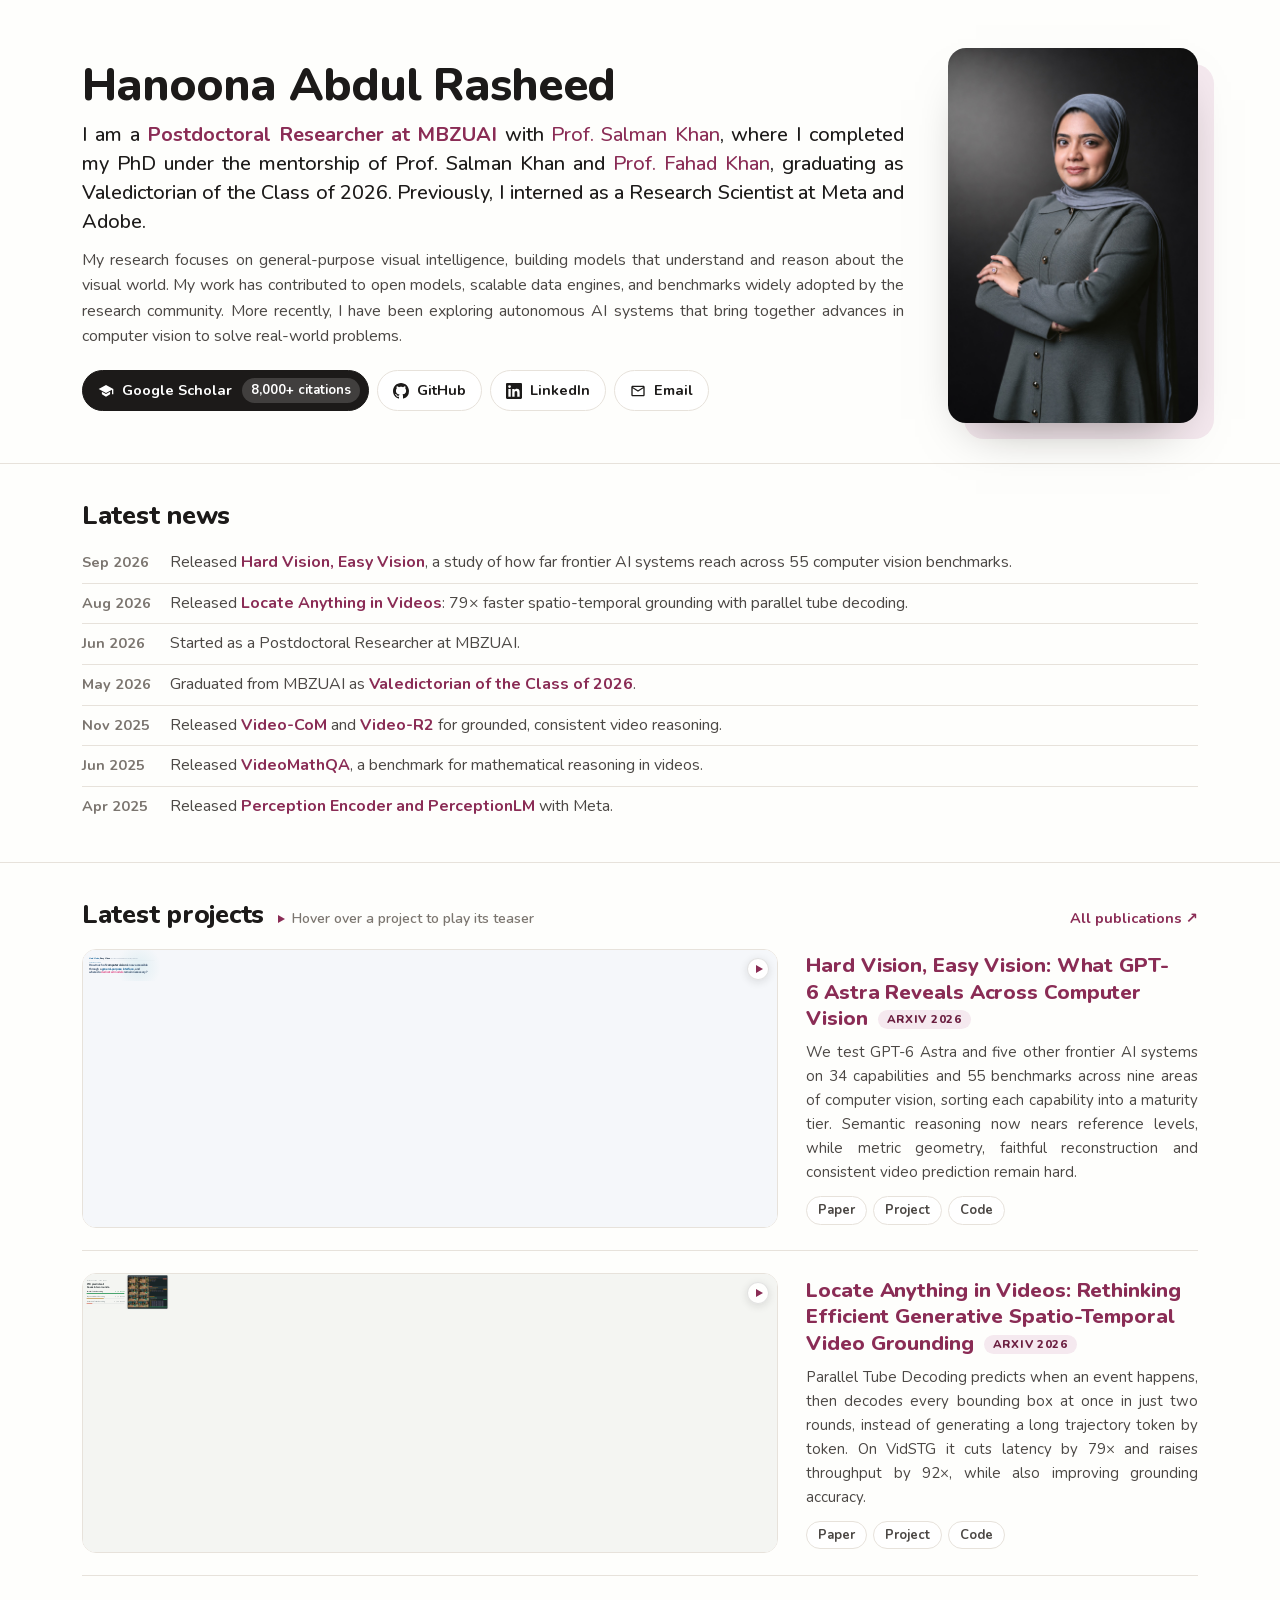
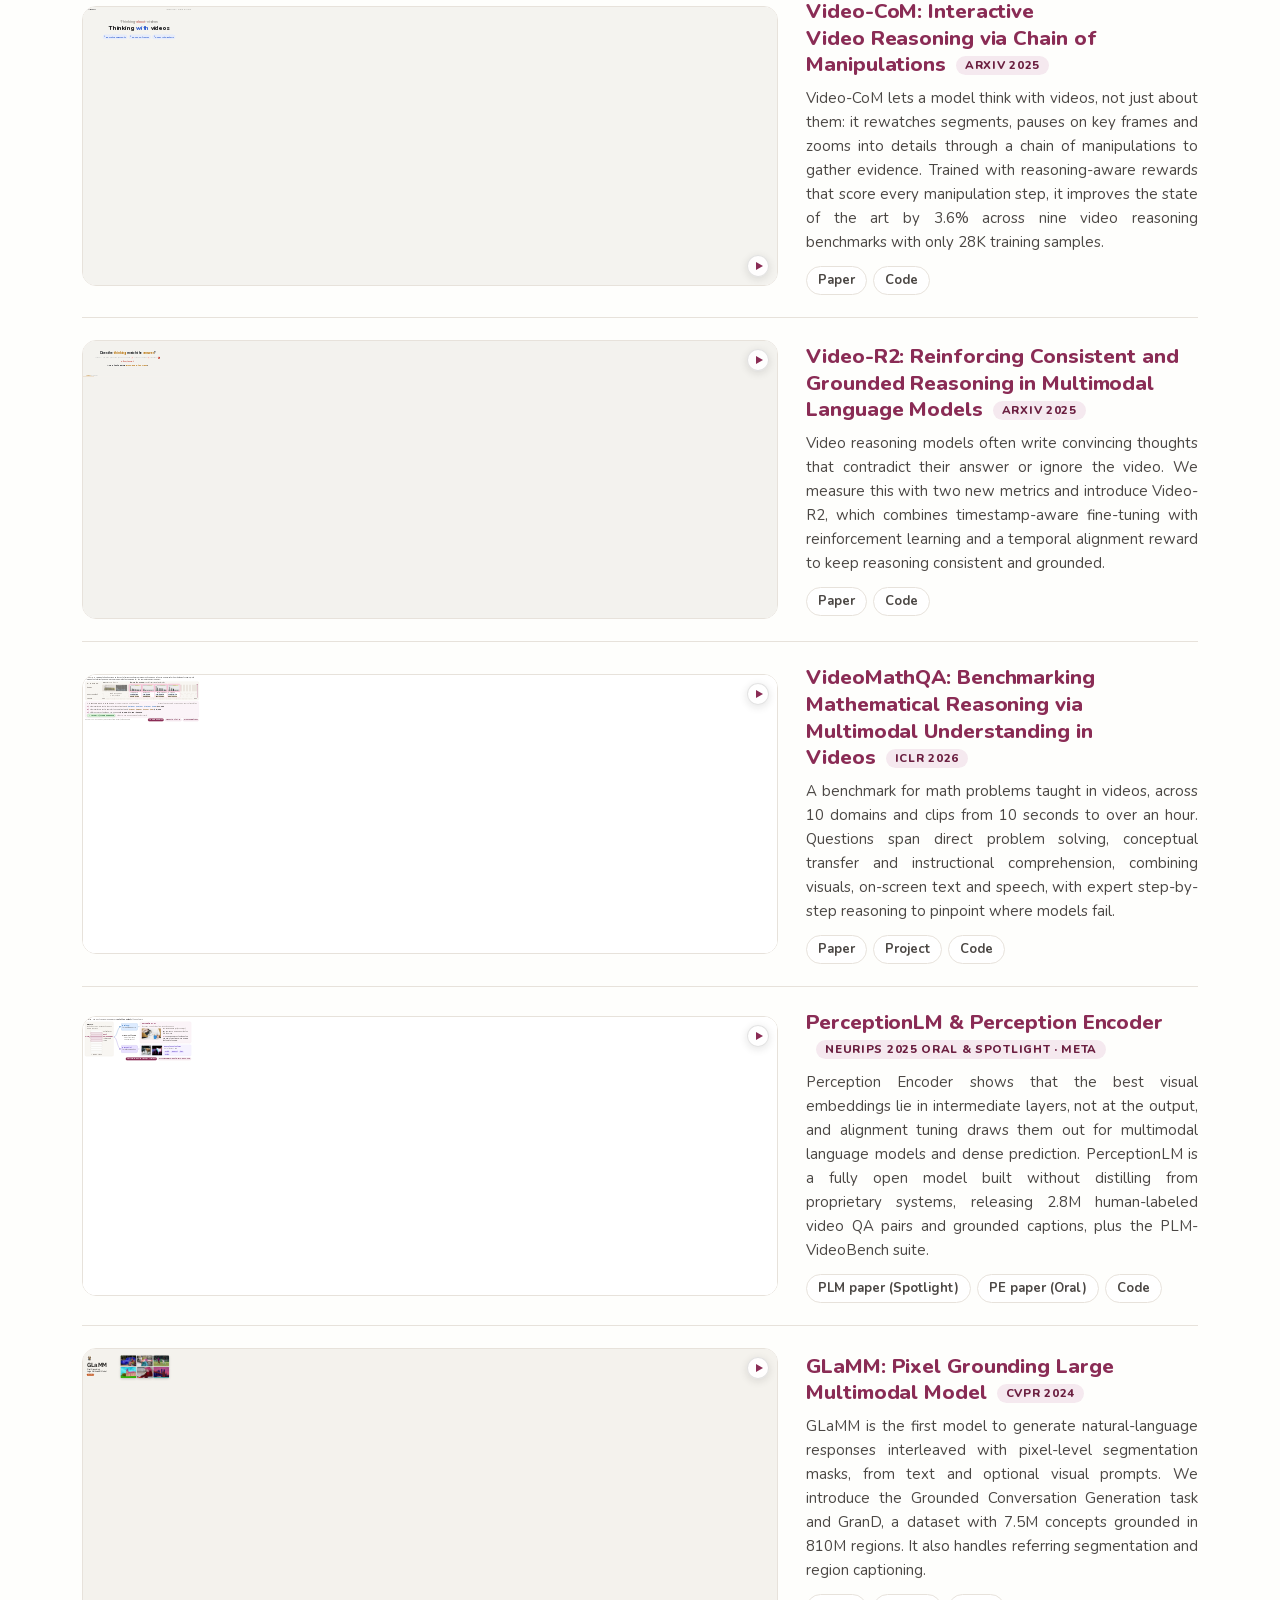
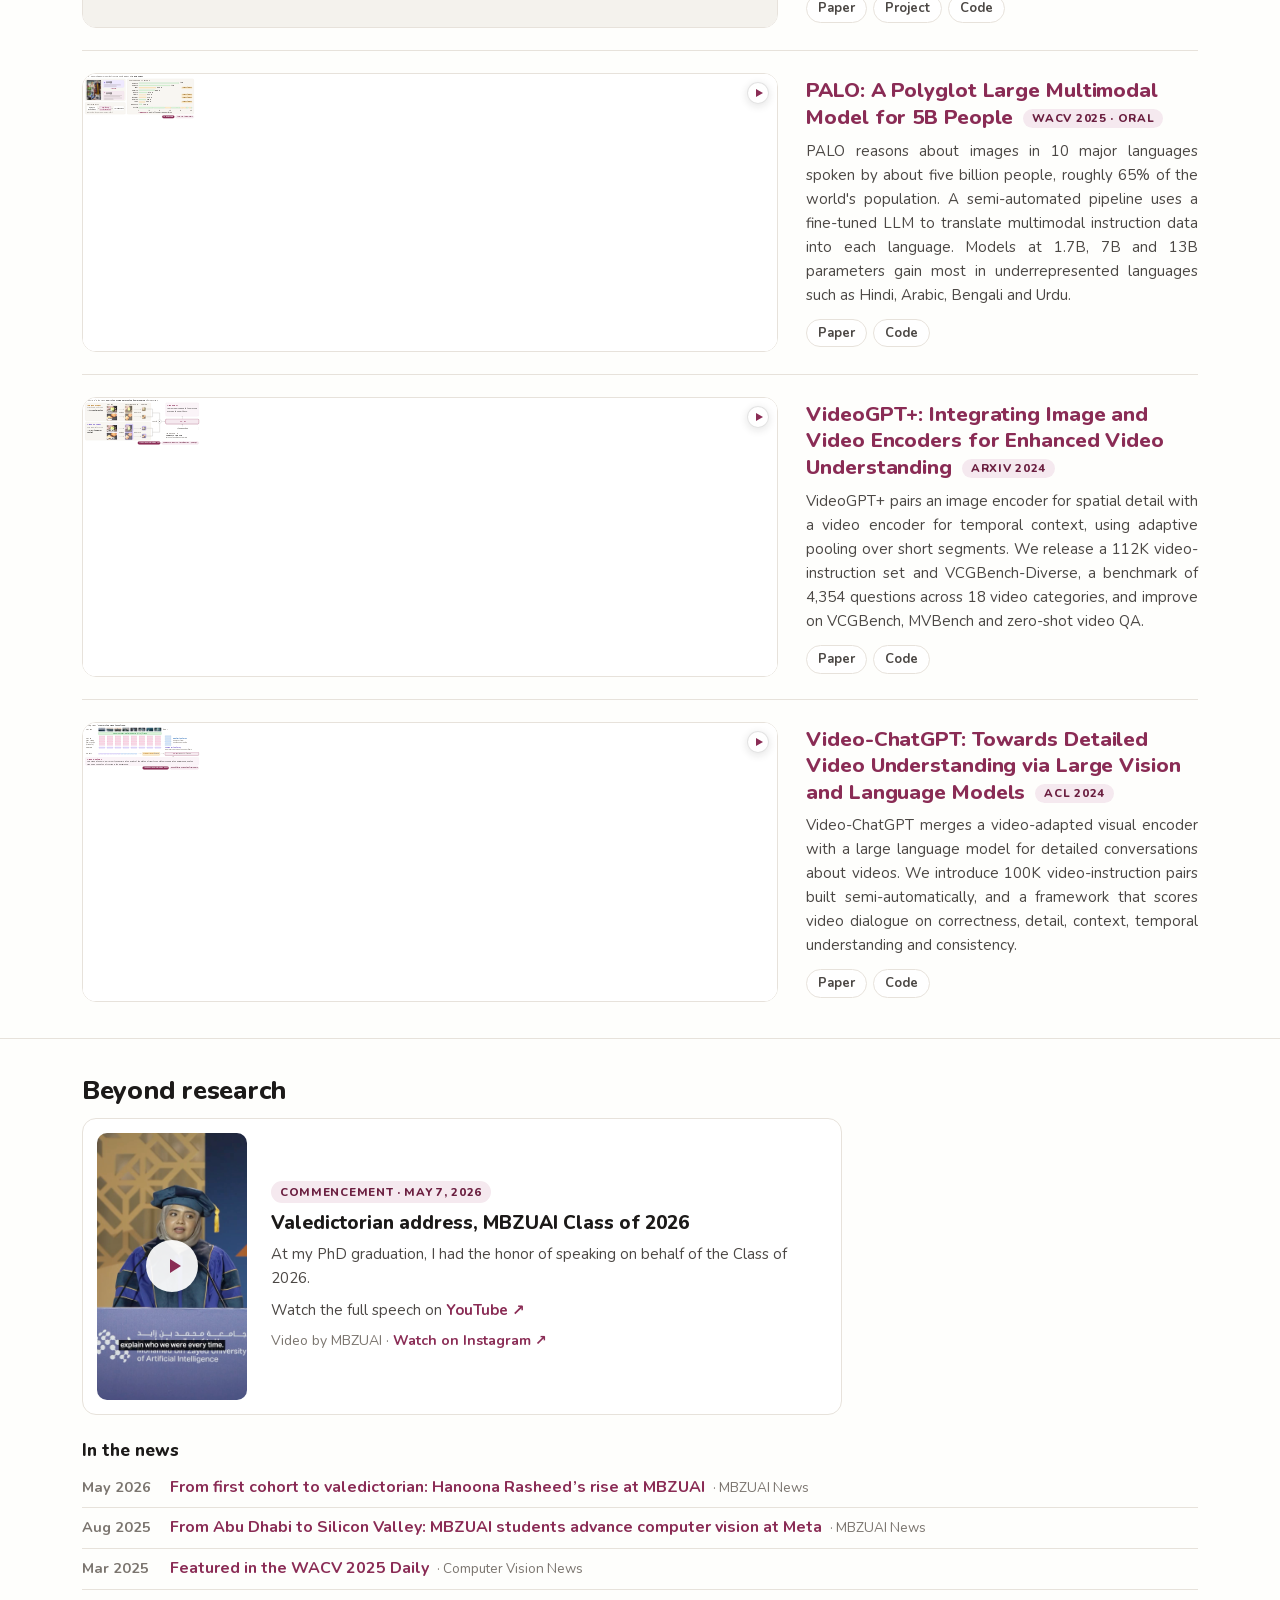
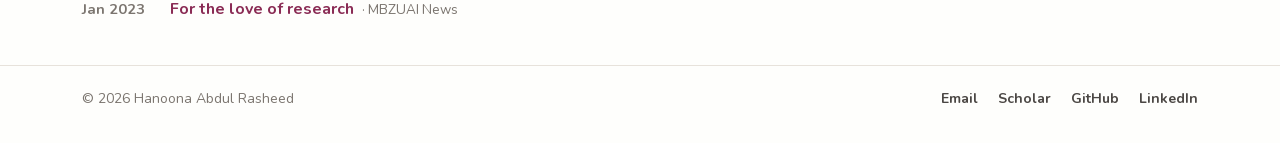
==== commit 8405569f: "Update bio" ====
--- a/index.html
+++ b/index.html
@@ -4,13 +4,13 @@
   <meta charset="utf-8">
   <meta name="viewport" content="width=device-width, initial-scale=1">
   <title>Hanoona Abdul Rasheed · Postdoctoral Researcher, MBZUAI</title>
-  <meta name="description" content="Hanoona Abdul Rasheed is a Postdoctoral Researcher at MBZUAI working on multimodal models for grounding, video understanding and reasoning. Her work includes GLaMM, Video-ChatGPT and Video-CoM.">
+  <meta name="description" content="Hanoona Abdul Rasheed is a Postdoctoral Researcher at MBZUAI working on general-purpose visual intelligence: models that understand and reason about the visual world.">
   <meta name="author" content="Hanoona Abdul Rasheed">
 
   <!-- Social previews. If you move the site (e.g. to hanoonaR.github.io), update these two URLs. -->
   <meta property="og:type" content="profile">
   <meta property="og:title" content="Hanoona Abdul Rasheed · Postdoctoral Researcher, MBZUAI">
-  <meta property="og:description" content="Multimodal models that see, ground and reason about images and video.">
+  <meta property="og:description" content="General-purpose visual intelligence: models that understand and reason about the visual world.">
   <meta property="og:url" content="https://hanoonar.github.io/hanoonaR/">
   <meta property="og:image" content="https://hanoonar.github.io/hanoonaR/assets/img/headshot.jpg">
   <meta name="twitter:card" content="summary">
@@ -48,16 +48,18 @@
         <div class="hero-text">
           <h1>Hanoona Abdul Rasheed</h1>
 
-          <p class="lede">I am a <strong>Postdoctoral Researcher at MBZUAI</strong>, working on multimodal<br class="lede-break"> models that see, ground and reason about images and video.</p>
+          <p class="lede">
+            I am a <strong>Postdoctoral Researcher at MBZUAI</strong> with <a href="https://salman-h-khan.github.io/">Prof. Salman Khan</a>,
+            where I completed my PhD under the mentorship of Prof. Salman Khan and
+            <a href="https://sites.google.com/view/fahadkhans/home">Prof. Fahad Khan</a>, graduating as Valedictorian of the
+            Class of 2026. Previously, I interned as a Research Scientist at Meta and Adobe.
+          </p>
 
           <p class="bio">
-            My research focuses on building reliable, interpretable and grounded multimodal models, from
-            pixel-level grounding with <a href="https://mbzuai-oryx.github.io/groundingLMM/">GLaMM</a> and video
-            conversation with <a href="https://github.com/mbzuai-oryx/Video-ChatGPT">Video-ChatGPT</a> to interactive
-            video reasoning with <a href="https://github.com/mbzuai-oryx/Video-CoM">Video-CoM</a>. I completed my PhD
-            at MBZUAI under the mentorship of <a href="https://salman-h-khan.github.io/">Prof. Salman Khan</a> and
-            <a href="https://sites.google.com/view/fahadkhans/home">Prof. Fahad Khan</a>, graduating as Valedictorian of the Class of 2026. I was a Research Scientist Intern at Meta and
-            Adobe, and now continue as a postdoc with <a href="https://salman-h-khan.github.io/">Prof. Salman Khan</a>.
+            My research focuses on general-purpose visual intelligence, building models that understand and reason
+            about the visual world. My work has contributed to open models, scalable data engines, and benchmarks
+            widely adopted by the research community. More recently, I have been exploring autonomous AI systems that
+            bring together advances in computer vision to solve real-world problems.
           </p>
 
           <div class="buttons">
--- a/assets/css/style.css
+++ b/assets/css/style.css
@@ -503,7 +503,6 @@
   .moment p { font-size: 14px; }
   .moment .credit { font-size: 13px; }
   .site-footer { font-size: 13px; }
-  .lede-break { display: none; }  /* the sentence wraps by itself on phones */
   /* Justified on phones too; word breaks and wrapping links keep the gaps between words small */
   .lede, .bio { hyphens: auto; -webkit-hyphens: auto; }
   .lede { font-size: 16px; }
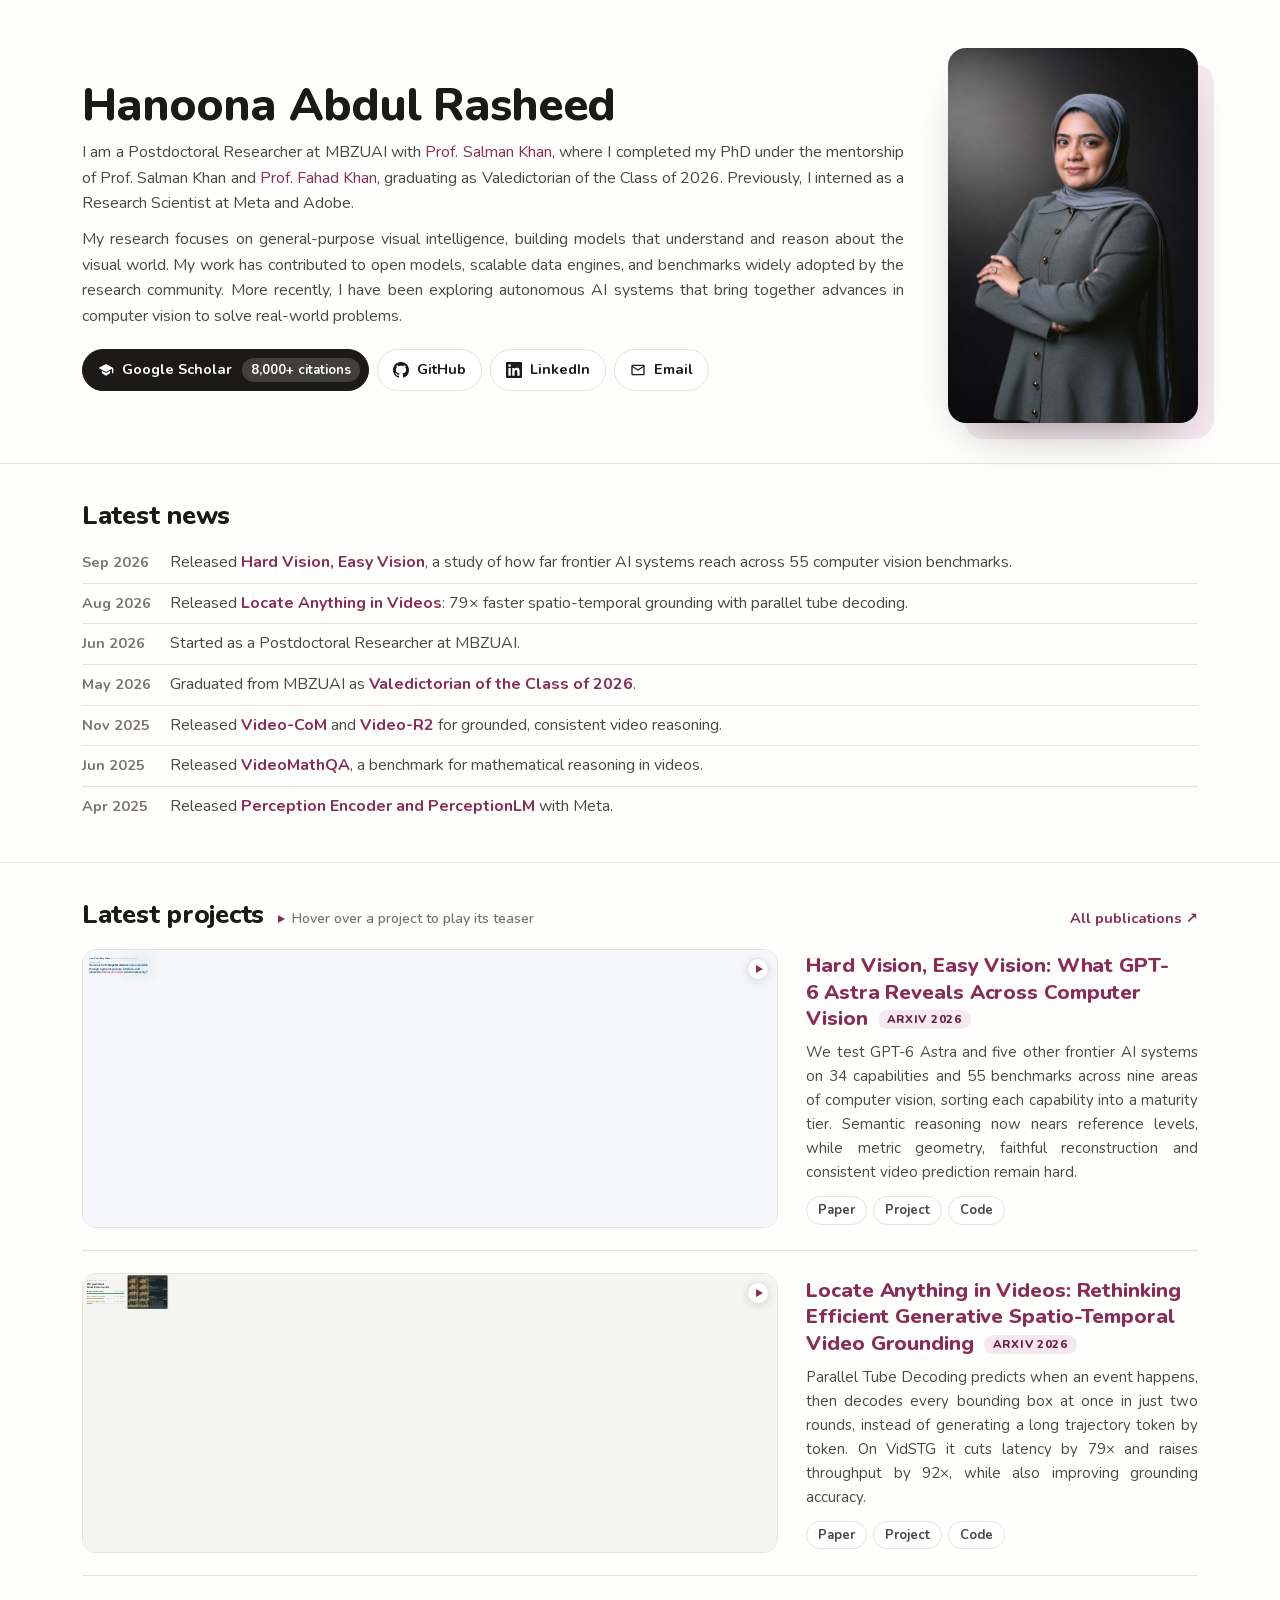
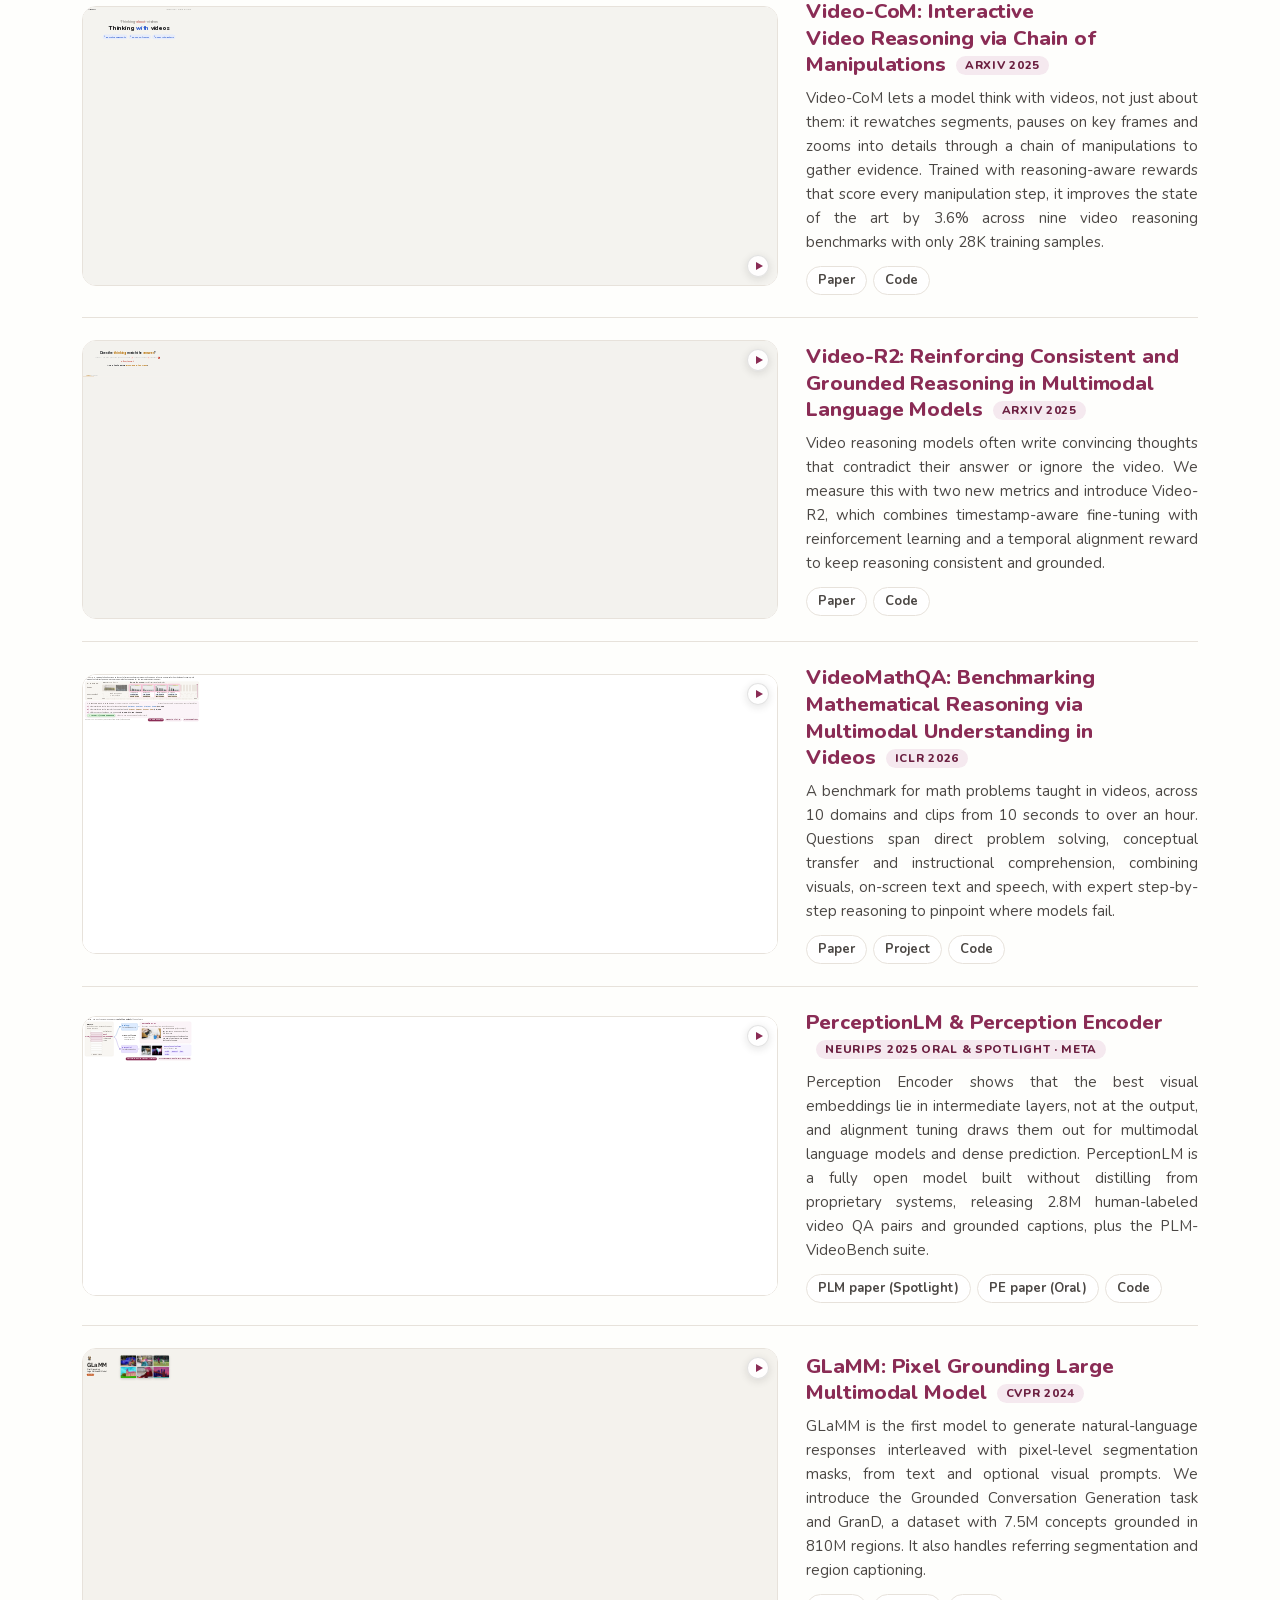
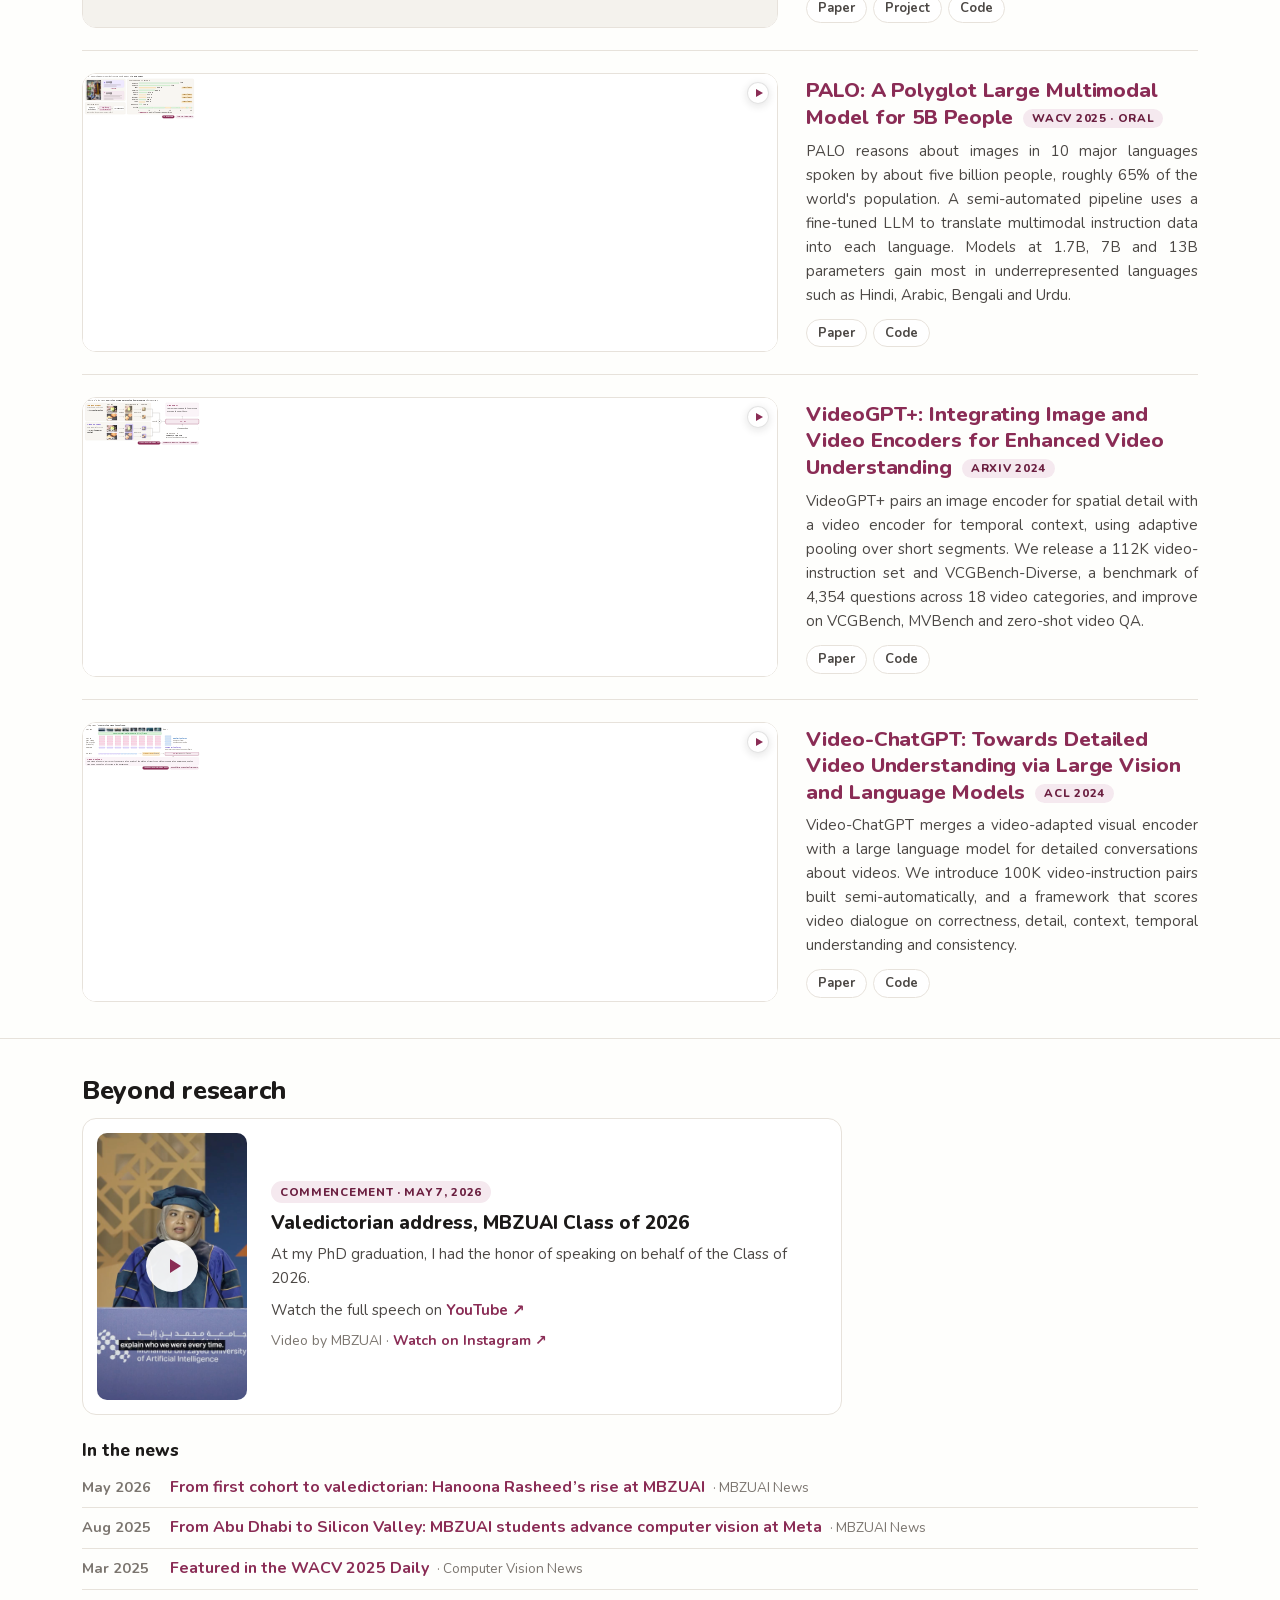
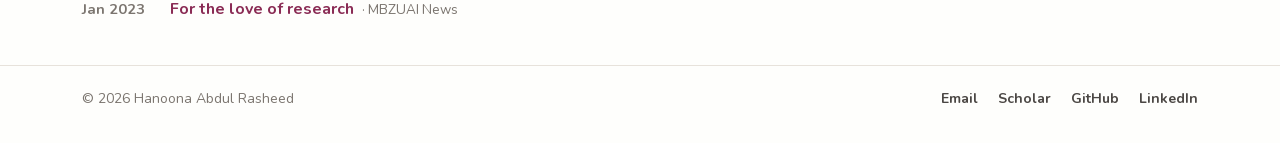
==== commit c834cc73: "Restyle bio" ====
--- a/index.html
+++ b/index.html
@@ -48,8 +48,8 @@
         <div class="hero-text">
           <h1>Hanoona Abdul Rasheed</h1>
 
-          <p class="lede">
-            I am a <strong>Postdoctoral Researcher at MBZUAI</strong> with <a href="https://salman-h-khan.github.io/">Prof. Salman Khan</a>,
+          <p class="bio">
+            I am a Postdoctoral Researcher at MBZUAI with <a href="https://salman-h-khan.github.io/">Prof. Salman Khan</a>,
             where I completed my PhD under the mentorship of Prof. Salman Khan and
             <a href="https://sites.google.com/view/fahadkhans/home">Prof. Fahad Khan</a>, graduating as Valedictorian of the
             Class of 2026. Previously, I interned as a Research Scientist at Meta and Adobe.
--- a/assets/css/style.css
+++ b/assets/css/style.css
@@ -103,21 +103,13 @@
   letter-spacing: -0.02em;
 }
 
-.lede {
-  margin: 0 0 12px;
-  font-size: clamp(18px, 1.8vw, 20px);
-  font-weight: 500;
-  line-height: 1.45;
-  color: var(--ink);
-}
-.lede strong { color: var(--accent); font-weight: 700; }
-
 .bio {
   margin: 0;
   color: var(--ink-2);
 }
-/* Intro sentence and bio justified, like the project descriptions */
-.lede, .bio { text-align: justify; }
+.bio + .bio { margin-top: 10px; }
+/* Bio justified, like the project descriptions */
+.bio { text-align: justify; }
 .viz-note[hidden] { display: none; }
 .bio a { white-space: nowrap; }
 
@@ -504,8 +496,7 @@
   .moment .credit { font-size: 13px; }
   .site-footer { font-size: 13px; }
   /* Justified on phones too; word breaks and wrapping links keep the gaps between words small */
-  .lede, .bio { hyphens: auto; -webkit-hyphens: auto; }
-  .lede { font-size: 16px; }
+  .bio { hyphens: auto; -webkit-hyphens: auto; }
   .bio a { white-space: normal; }
   .section { padding: 28px 0; }
   /* News and "In the news": smaller text, date kept in a narrow column on the left */
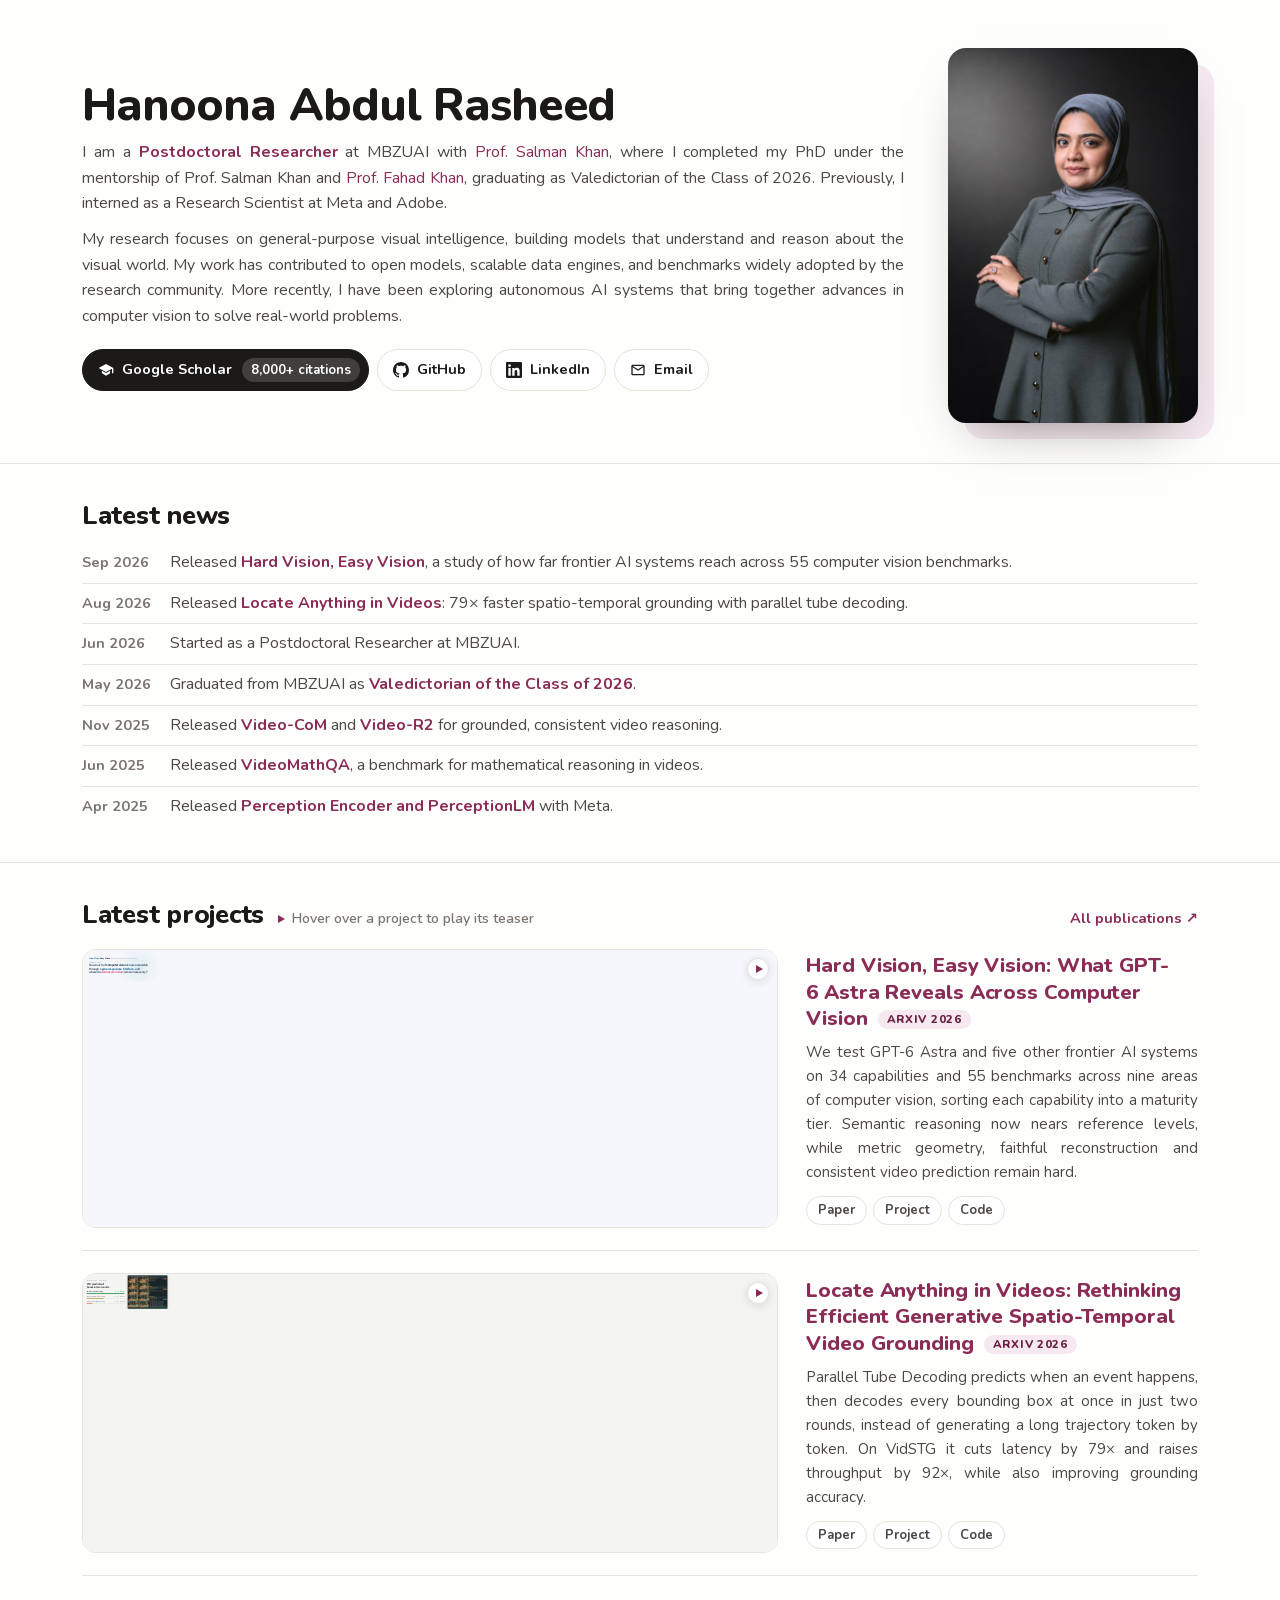
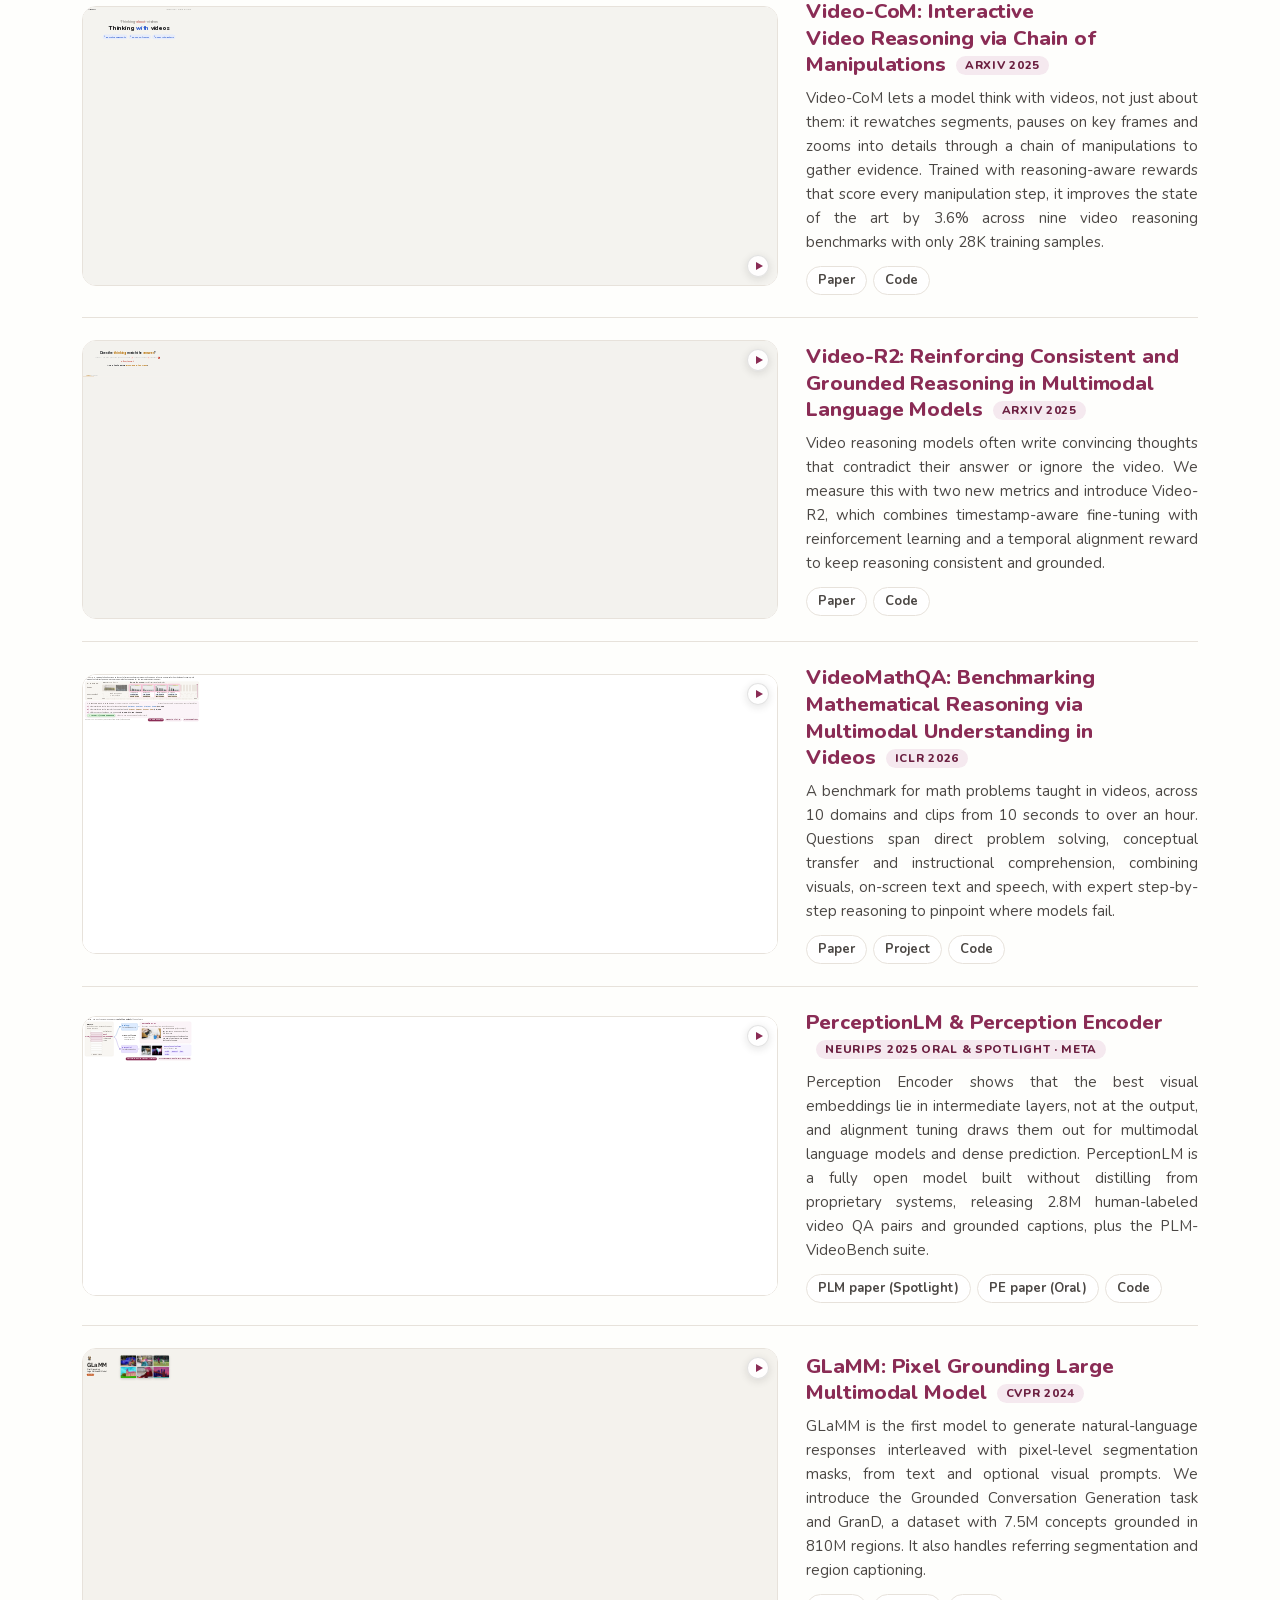
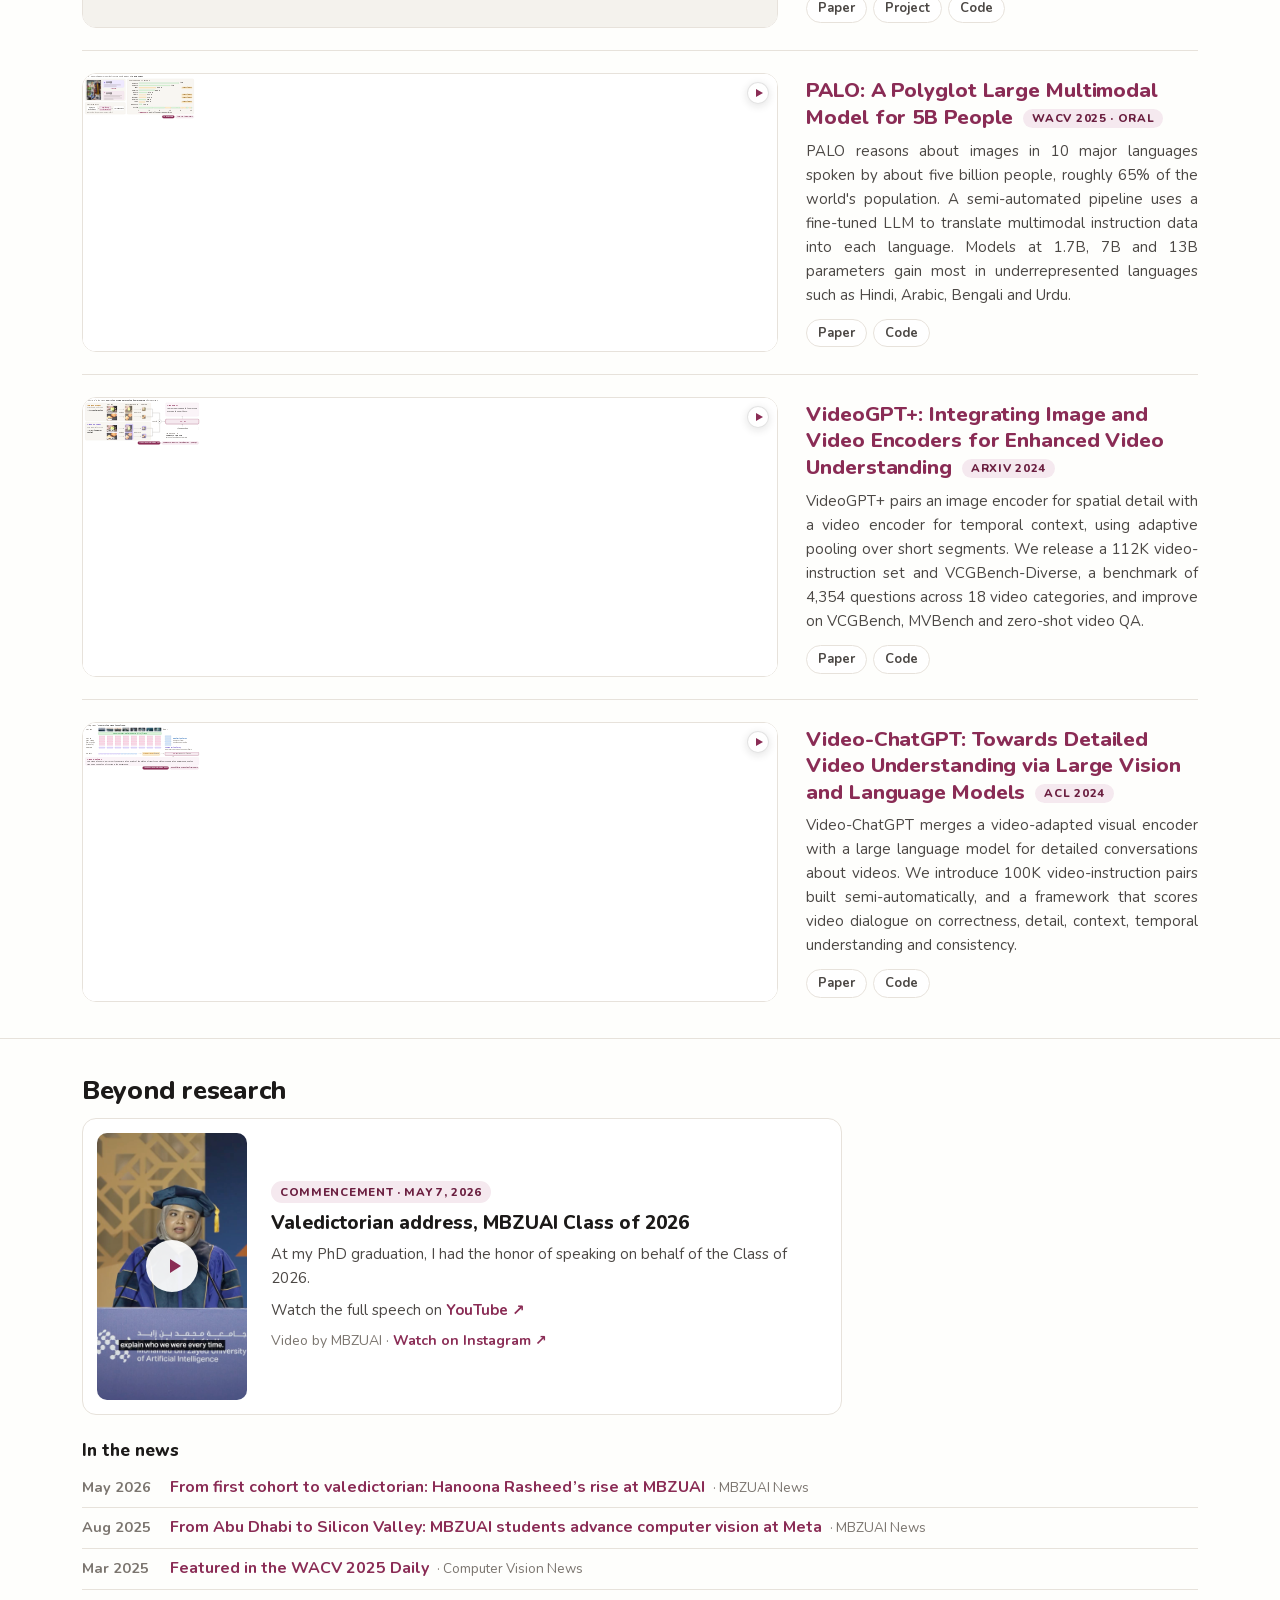
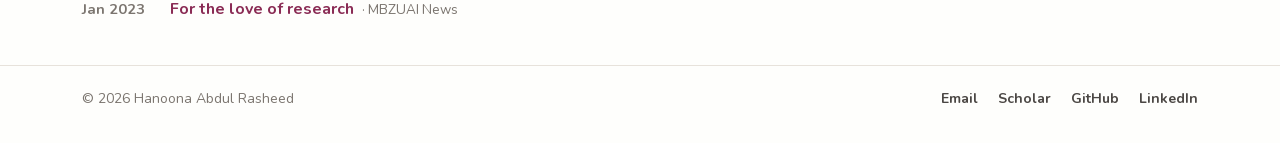
==== commit d6f6d2e3: "Highlight role in bio" ====
--- a/index.html
+++ b/index.html
@@ -49,7 +49,7 @@
           <h1>Hanoona Abdul Rasheed</h1>
 
           <p class="bio">
-            I am a Postdoctoral Researcher at MBZUAI with <a href="https://salman-h-khan.github.io/">Prof. Salman Khan</a>,
+            I am a <strong>Postdoctoral Researcher</strong> at MBZUAI with <a href="https://salman-h-khan.github.io/">Prof. Salman Khan</a>,
             where I completed my PhD under the mentorship of Prof. Salman Khan and
             <a href="https://sites.google.com/view/fahadkhans/home">Prof. Fahad Khan</a>, graduating as Valedictorian of the
             Class of 2026. Previously, I interned as a Research Scientist at Meta and Adobe.
--- a/assets/css/style.css
+++ b/assets/css/style.css
@@ -112,6 +112,7 @@
 .bio { text-align: justify; }
 .viz-note[hidden] { display: none; }
 .bio a { white-space: nowrap; }
+.bio strong { color: var(--accent); font-weight: 700; }
 
 .buttons {
   display: flex;
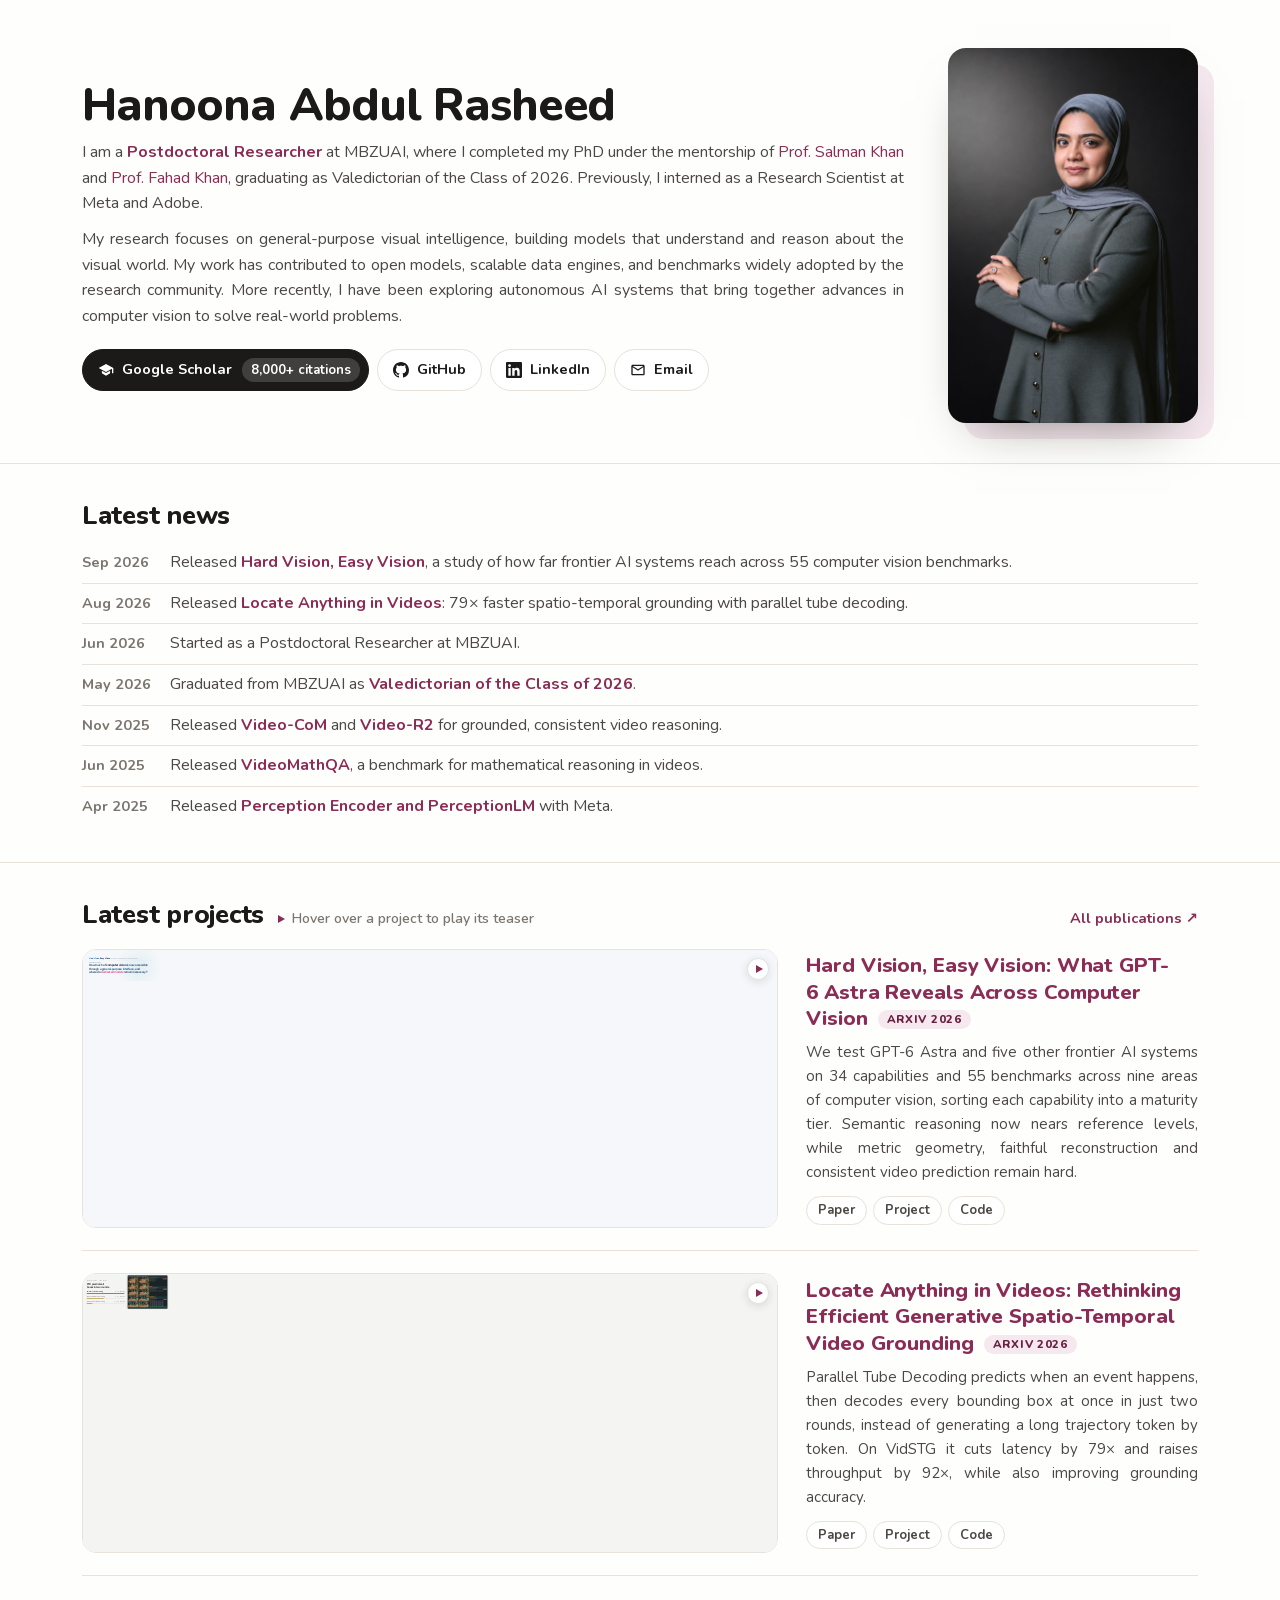
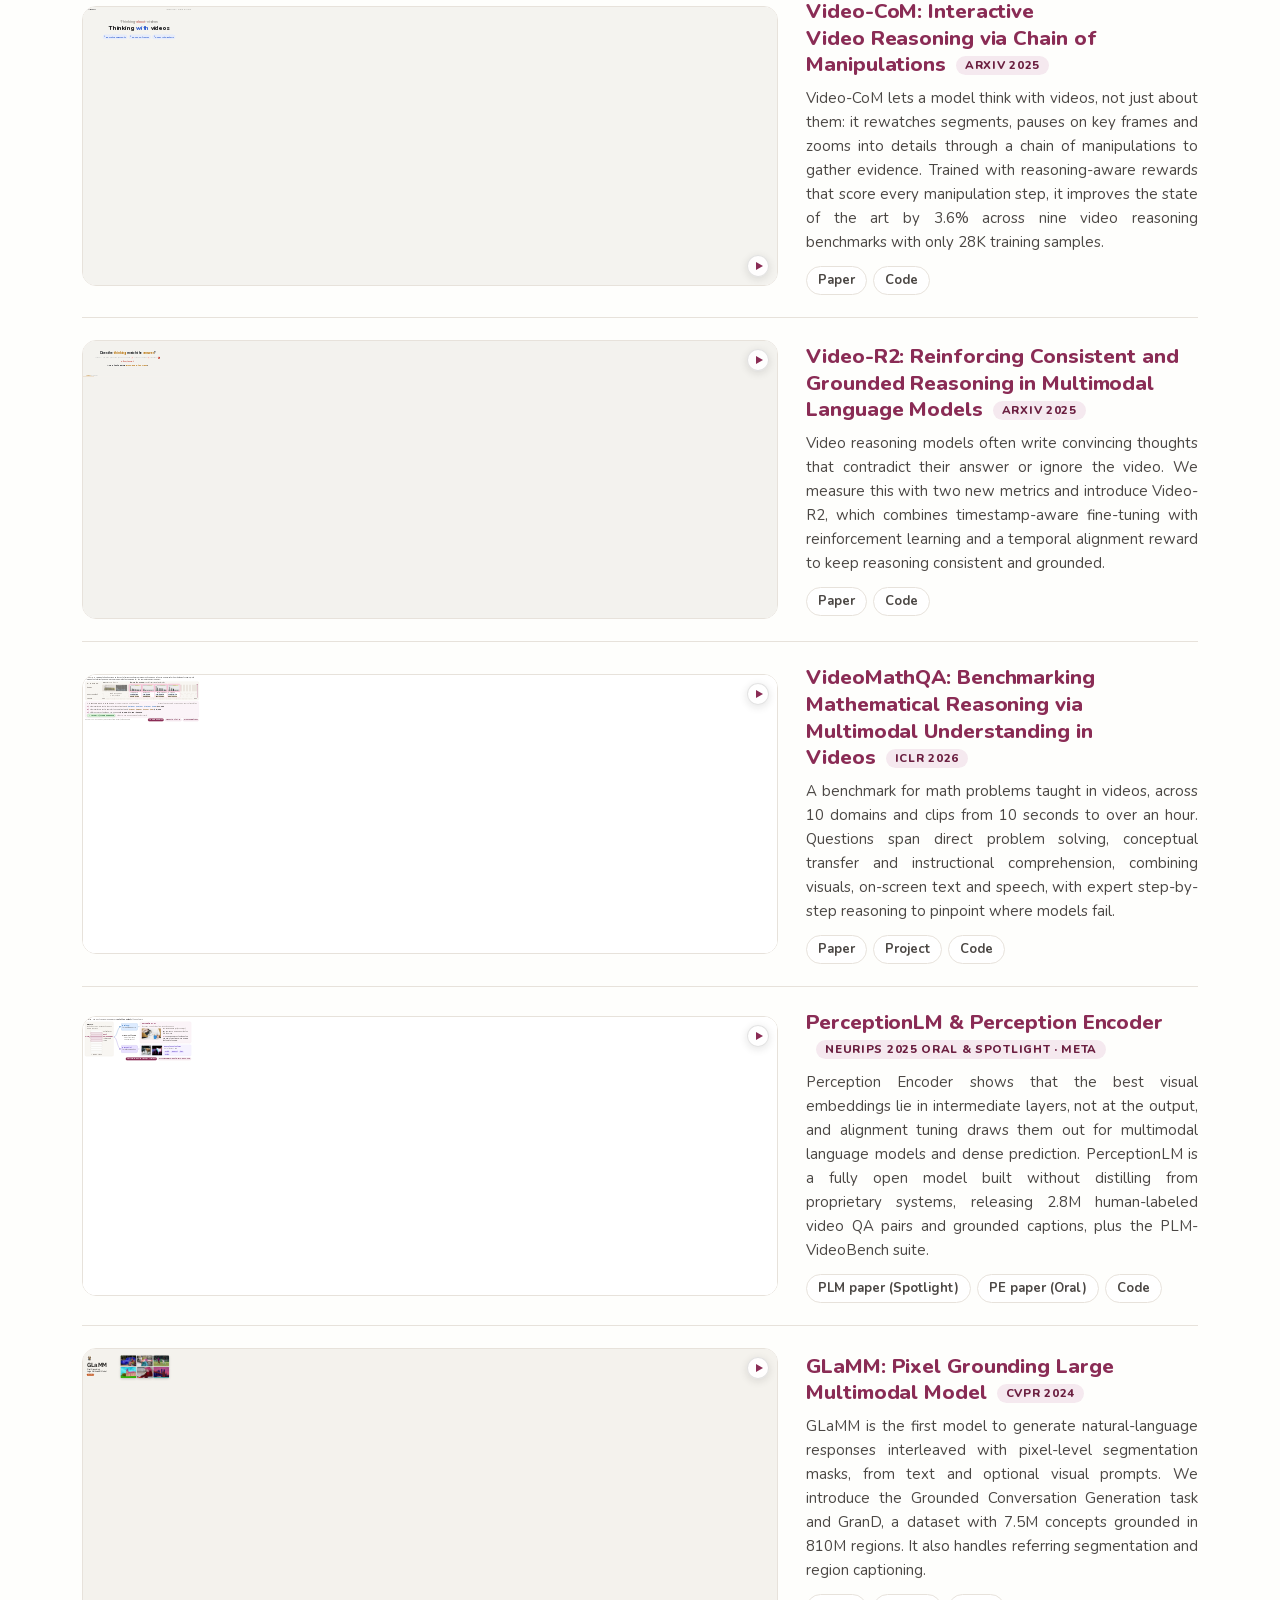
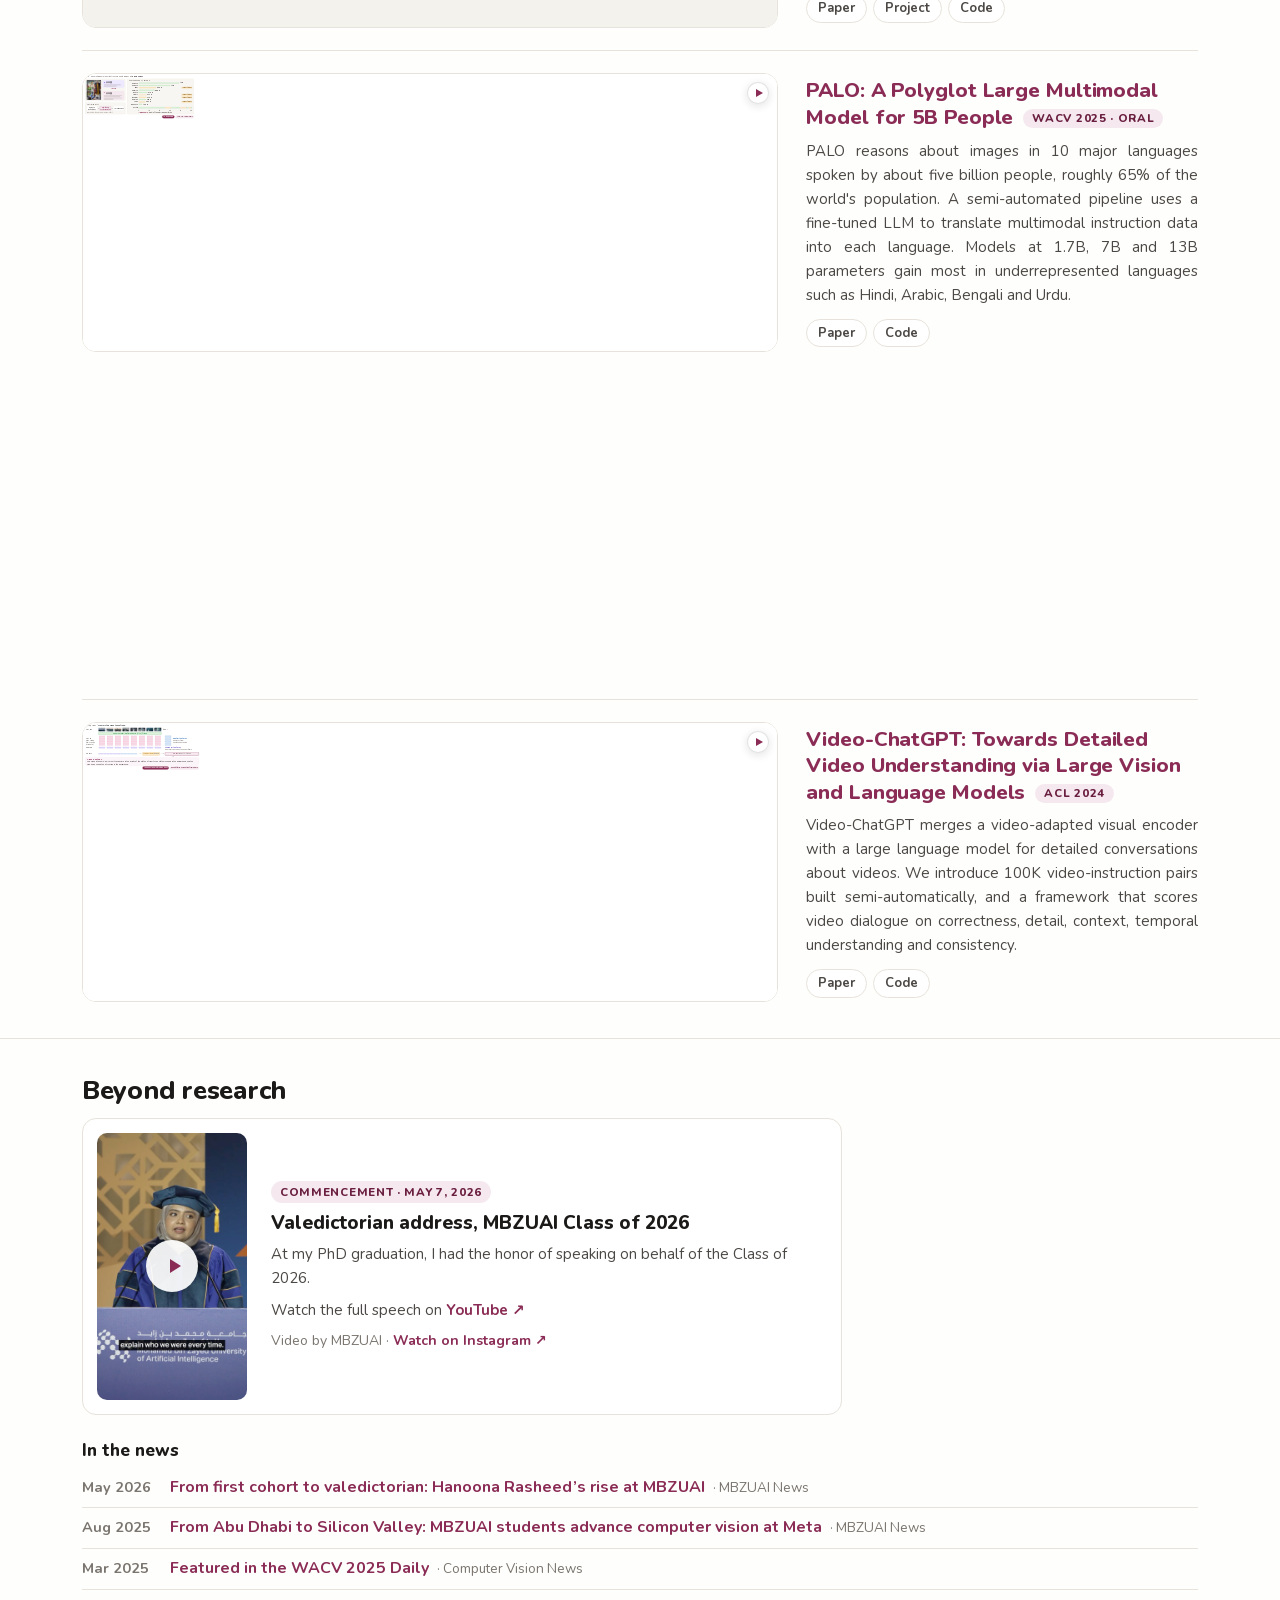
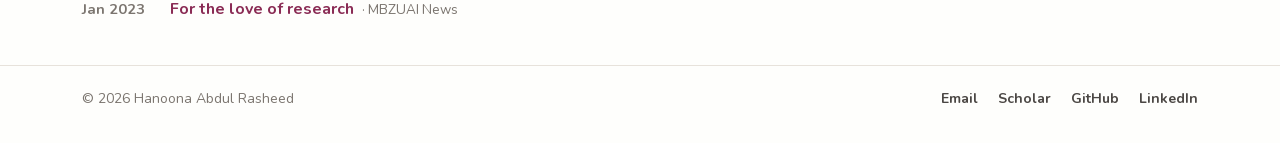
==== commit c46b6136: "Update bio" ====
--- a/index.html
+++ b/index.html
@@ -49,8 +49,8 @@
           <h1>Hanoona Abdul Rasheed</h1>
 
           <p class="bio">
-            I am a <strong>Postdoctoral Researcher</strong> at MBZUAI with <a href="https://salman-h-khan.github.io/">Prof. Salman Khan</a>,
-            where I completed my PhD under the mentorship of Prof. Salman Khan and
+            I am a <strong>Postdoctoral Researcher</strong> at MBZUAI,
+            where I completed my PhD under the mentorship of <a href="https://salman-h-khan.github.io/">Prof. Salman Khan</a> and
             <a href="https://sites.google.com/view/fahadkhans/home">Prof. Fahad Khan</a>, graduating as Valedictorian of the
             Class of 2026. Previously, I interned as a Research Scientist at Meta and Adobe.
           </p>
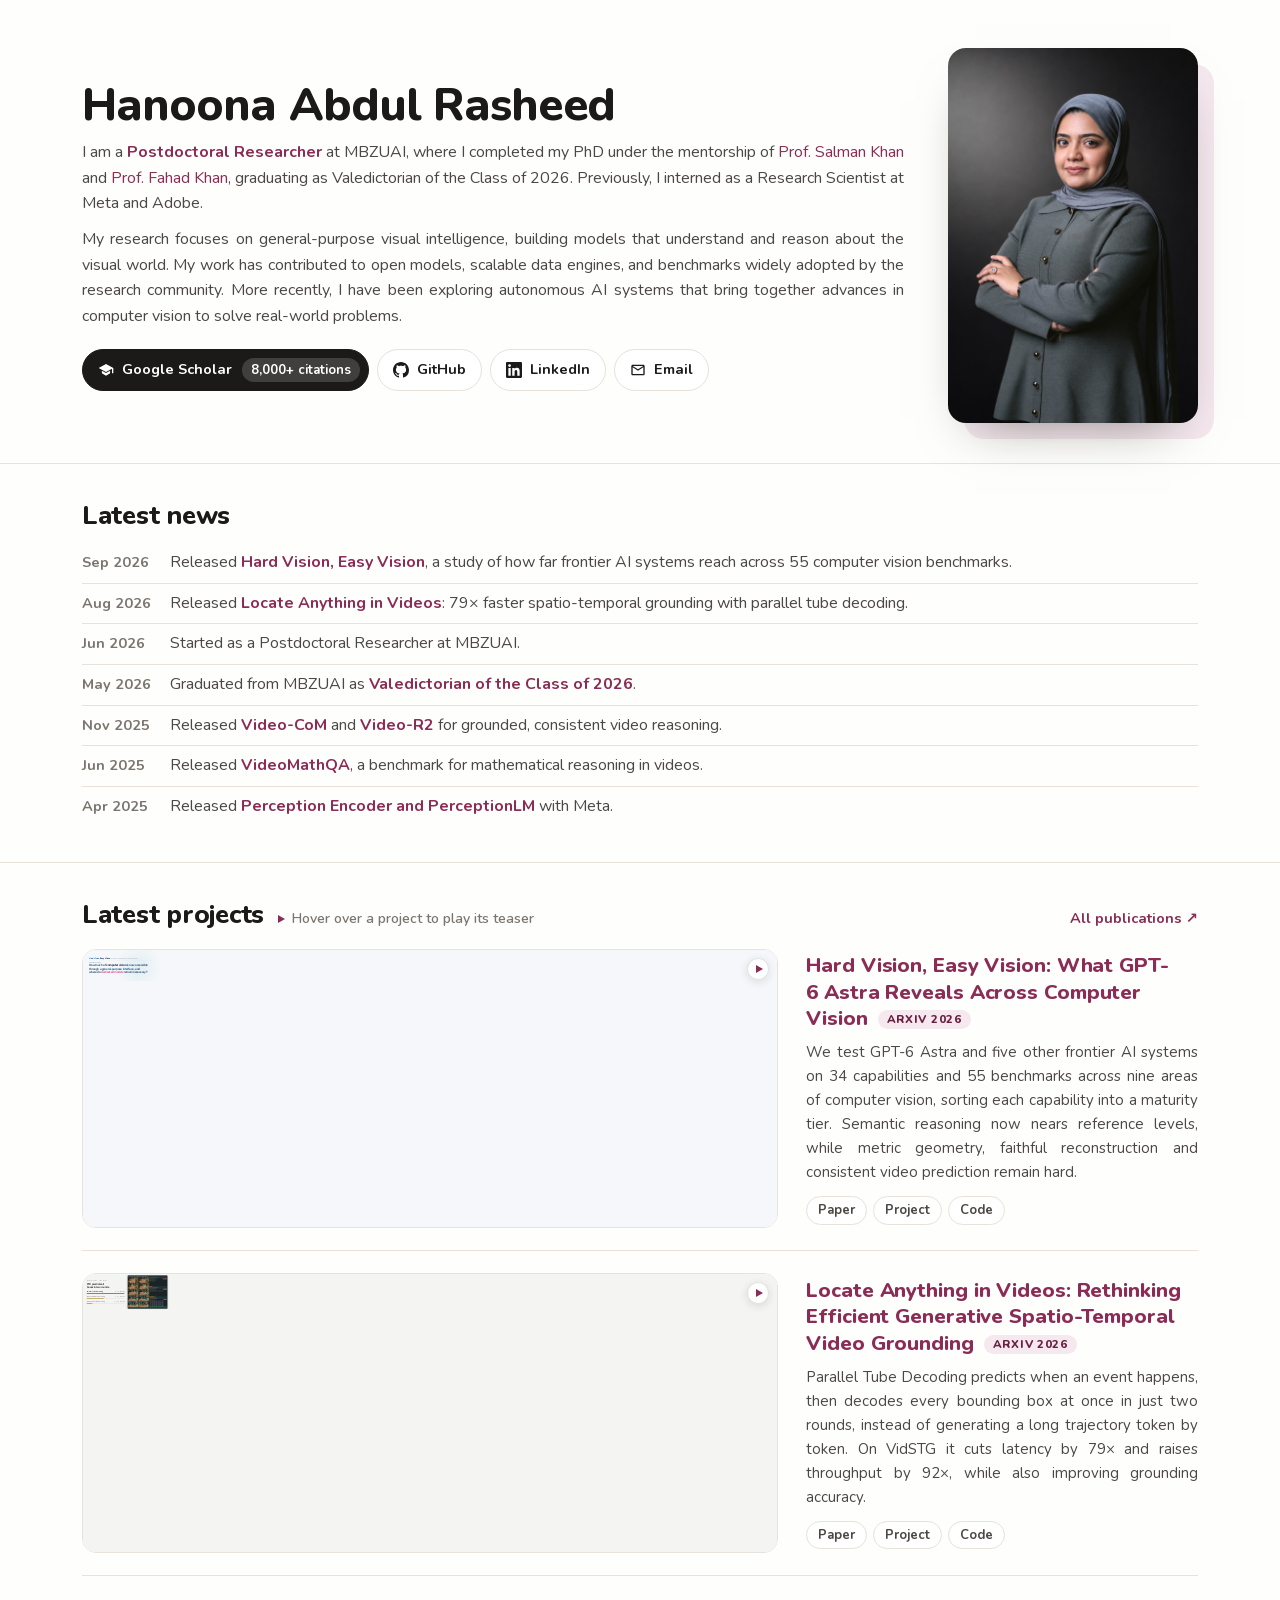
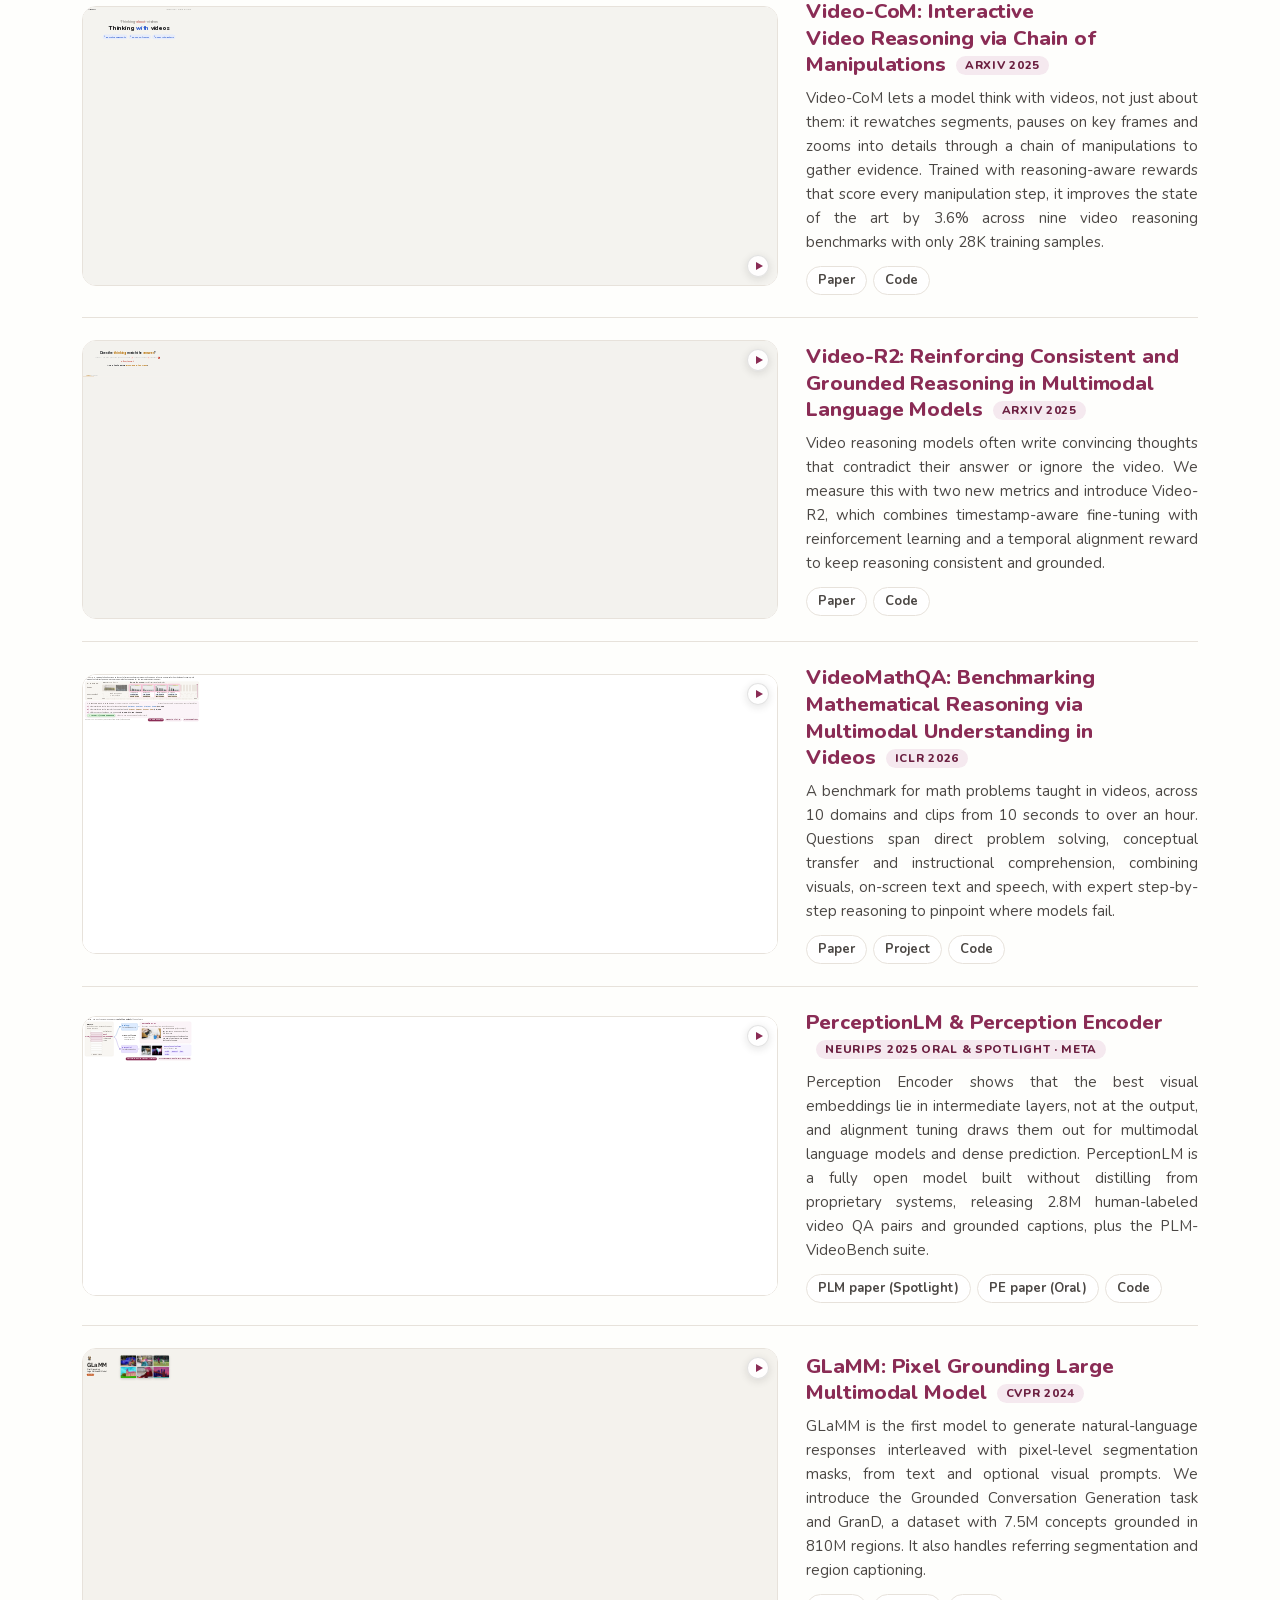
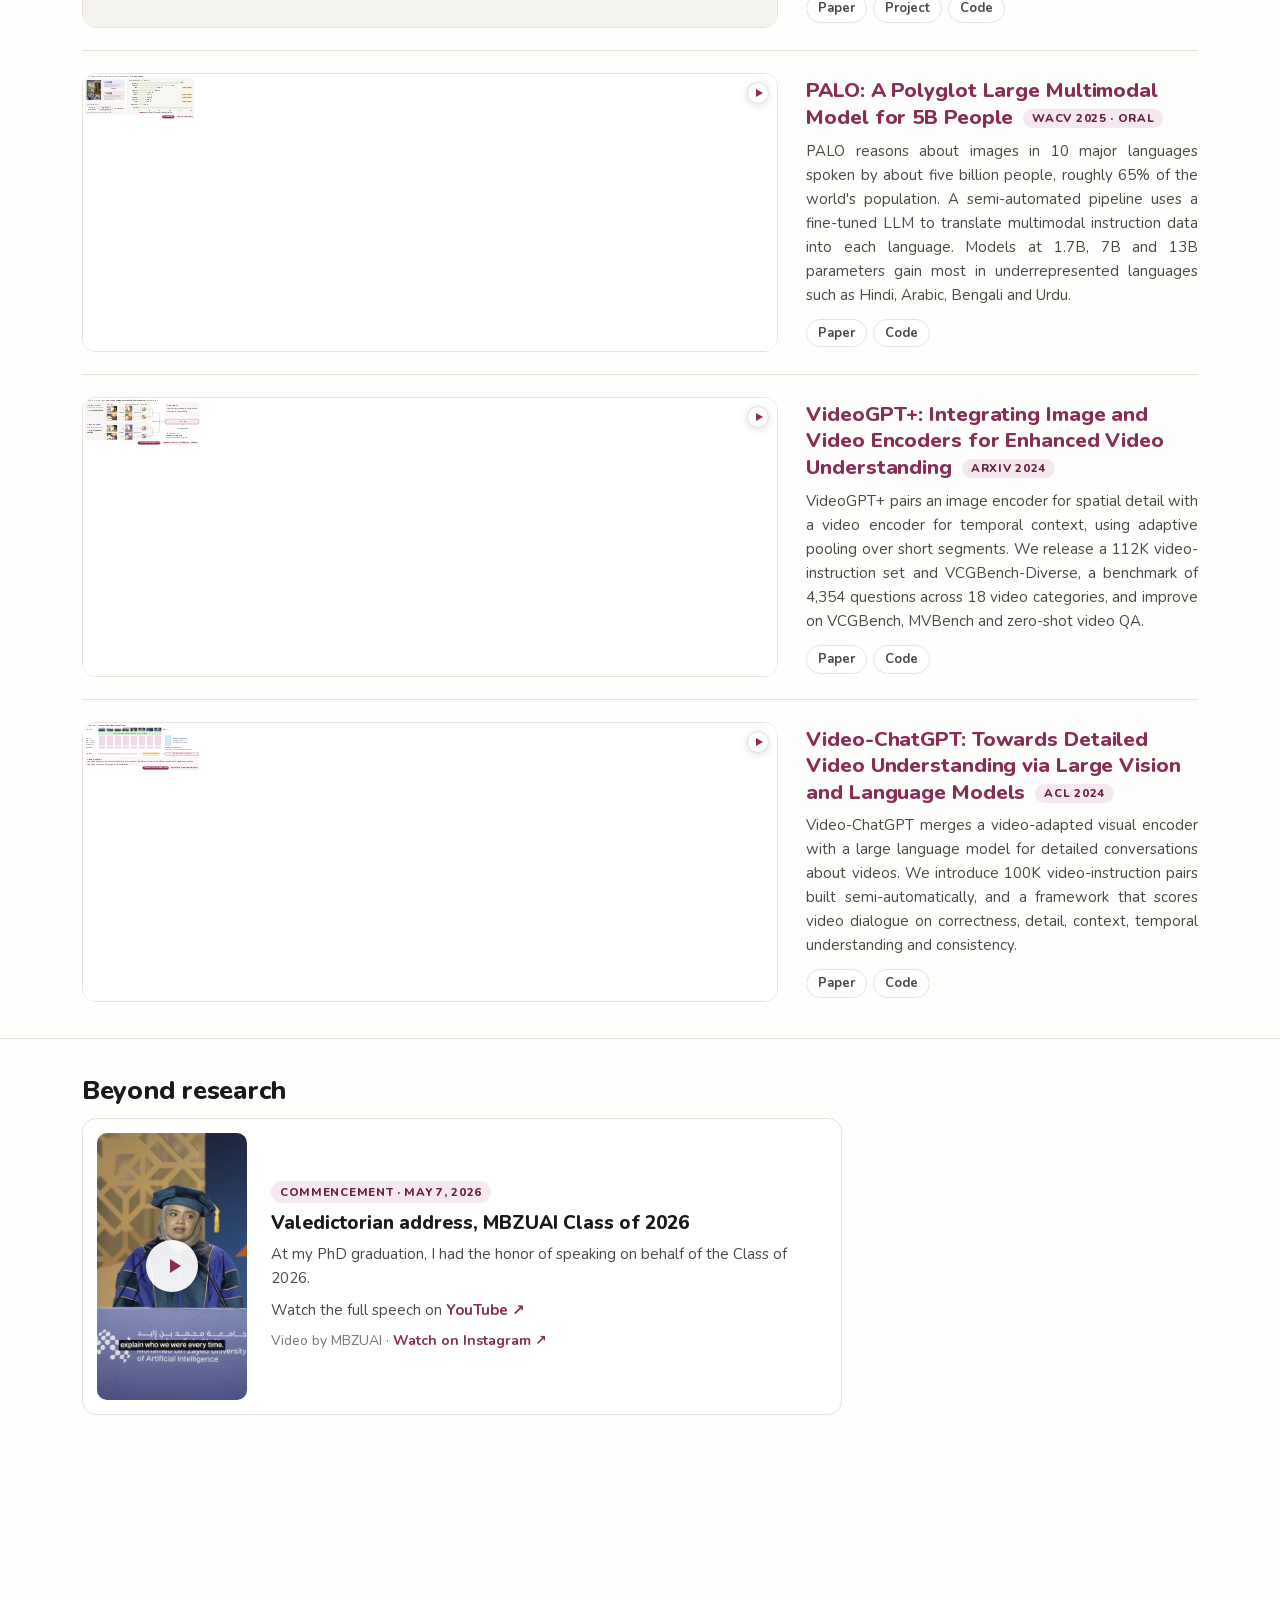
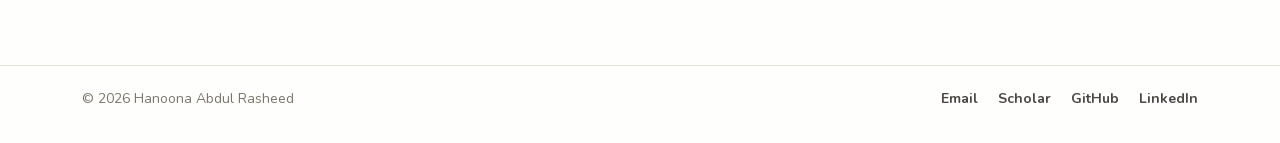
==== commit c641d7d8: "Add GoatCounter visit tracking Co-Authored-By: Claude Opus 5.5 <noreply@anthropic.com>" ====
--- a/index.html
+++ b/index.html
@@ -463,5 +463,9 @@
       }
     }
   </script>
+
+  <!-- Visit tracking (GoatCounter: cookie-free). Dashboard: https://hanoonar.goatcounter.com
+       Only this page carries the snippet; the assets/viz/ pages are iframes and would double-count. -->
+  <script data-goatcounter="https://hanoonar.goatcounter.com/count" async src="//gc.zgo.at/count.js"></script>
 </body>
 </html>
